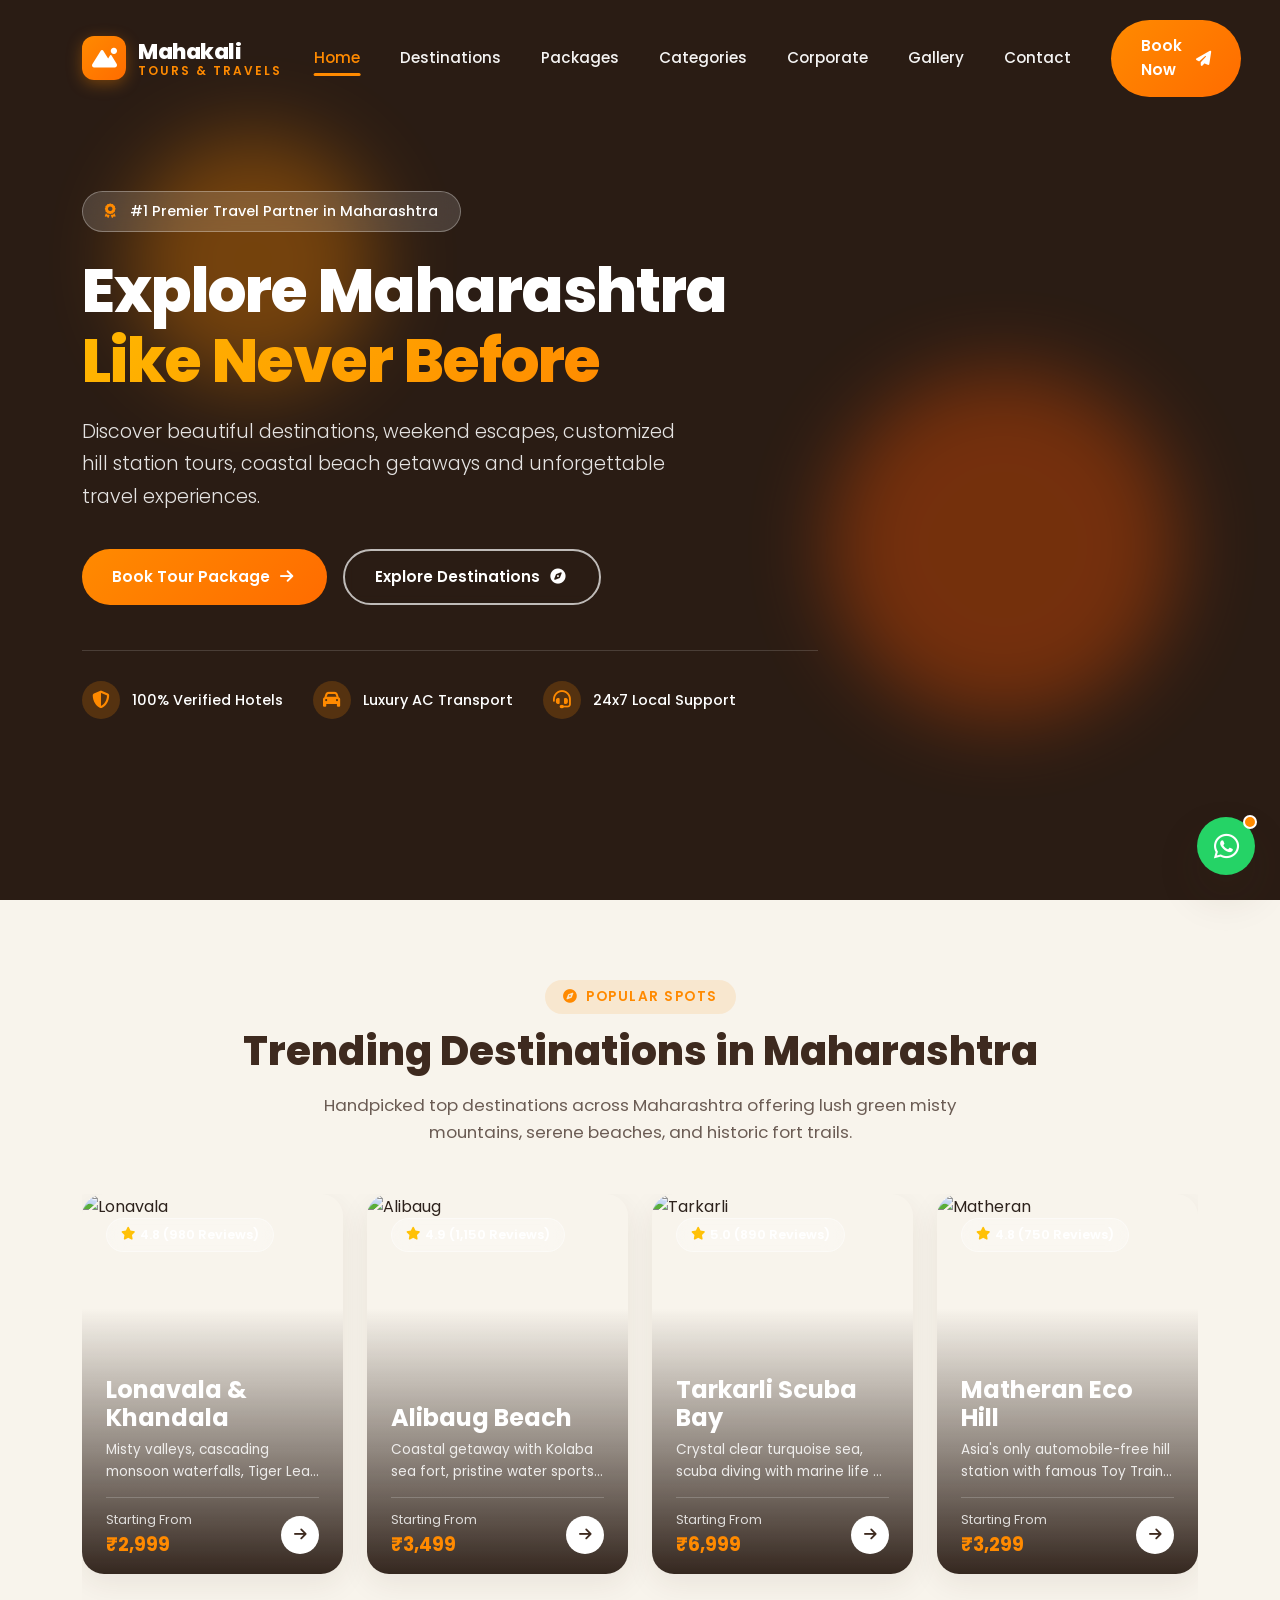
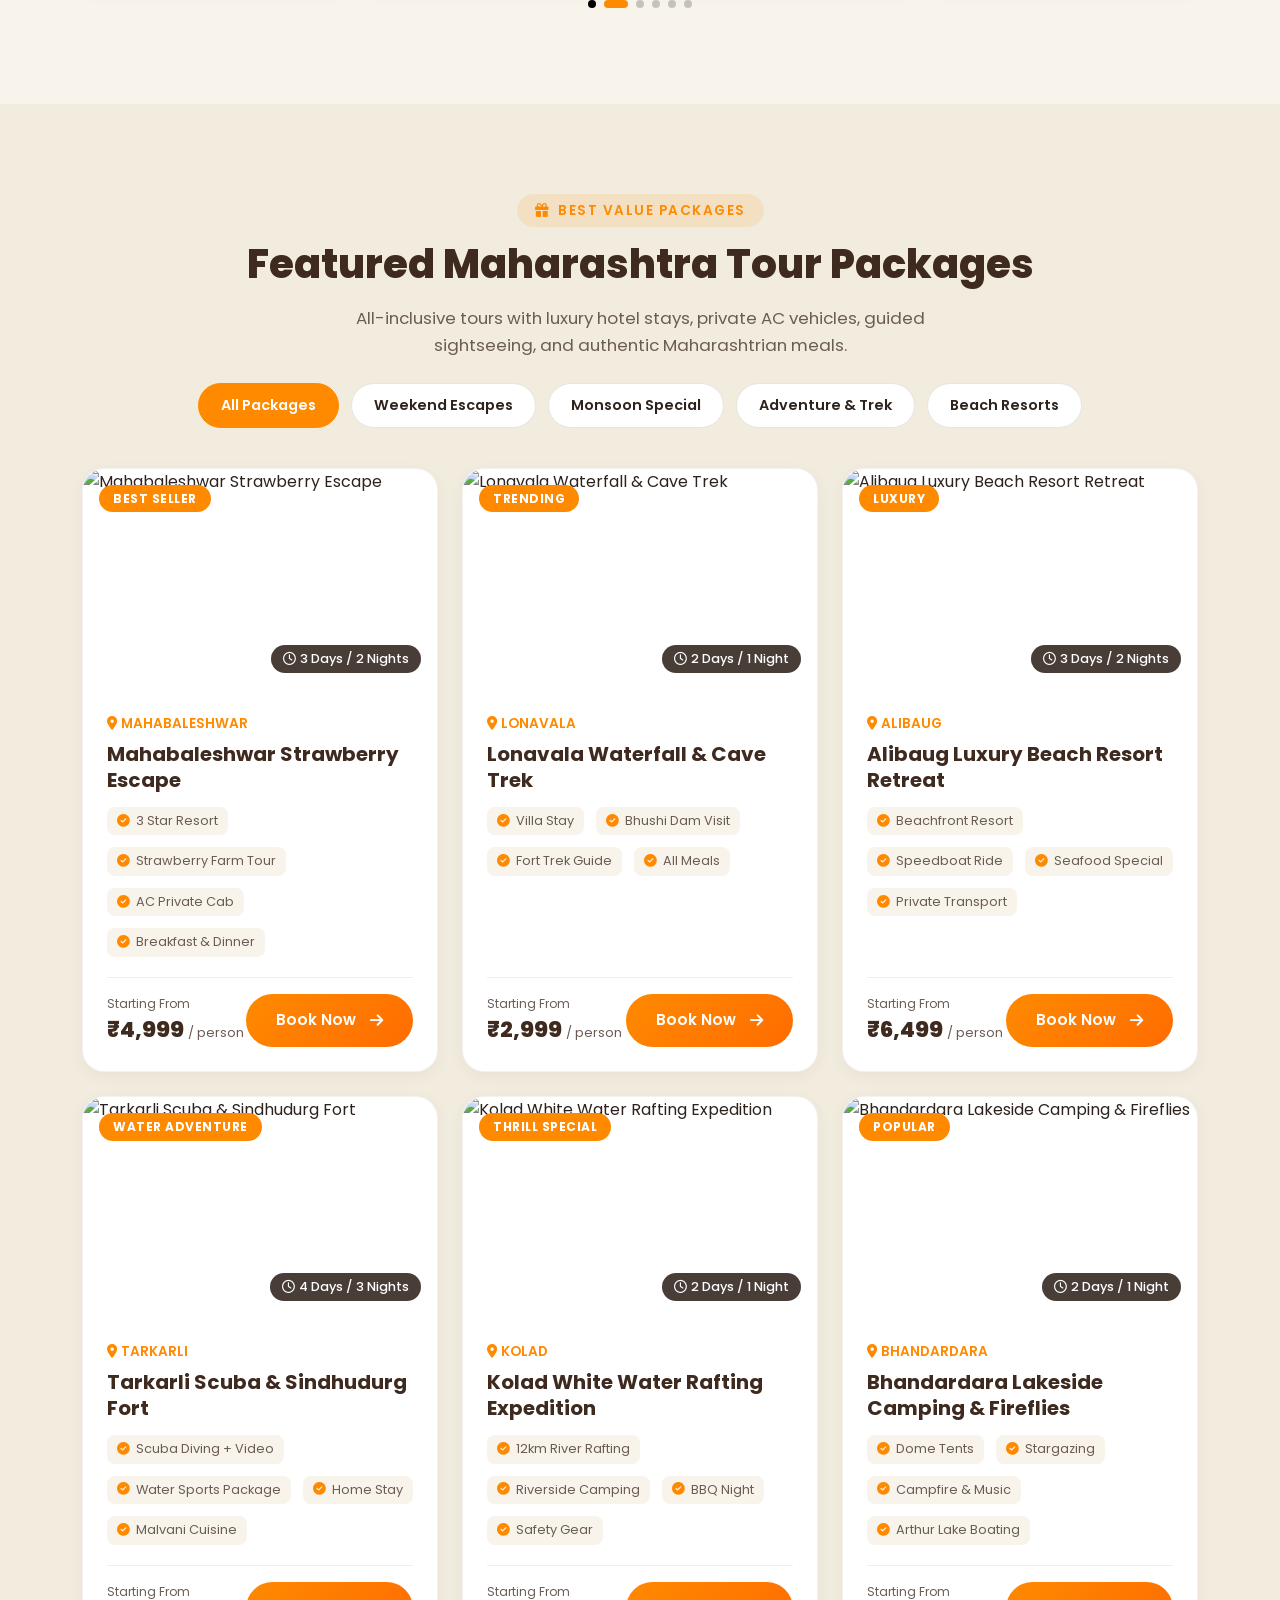
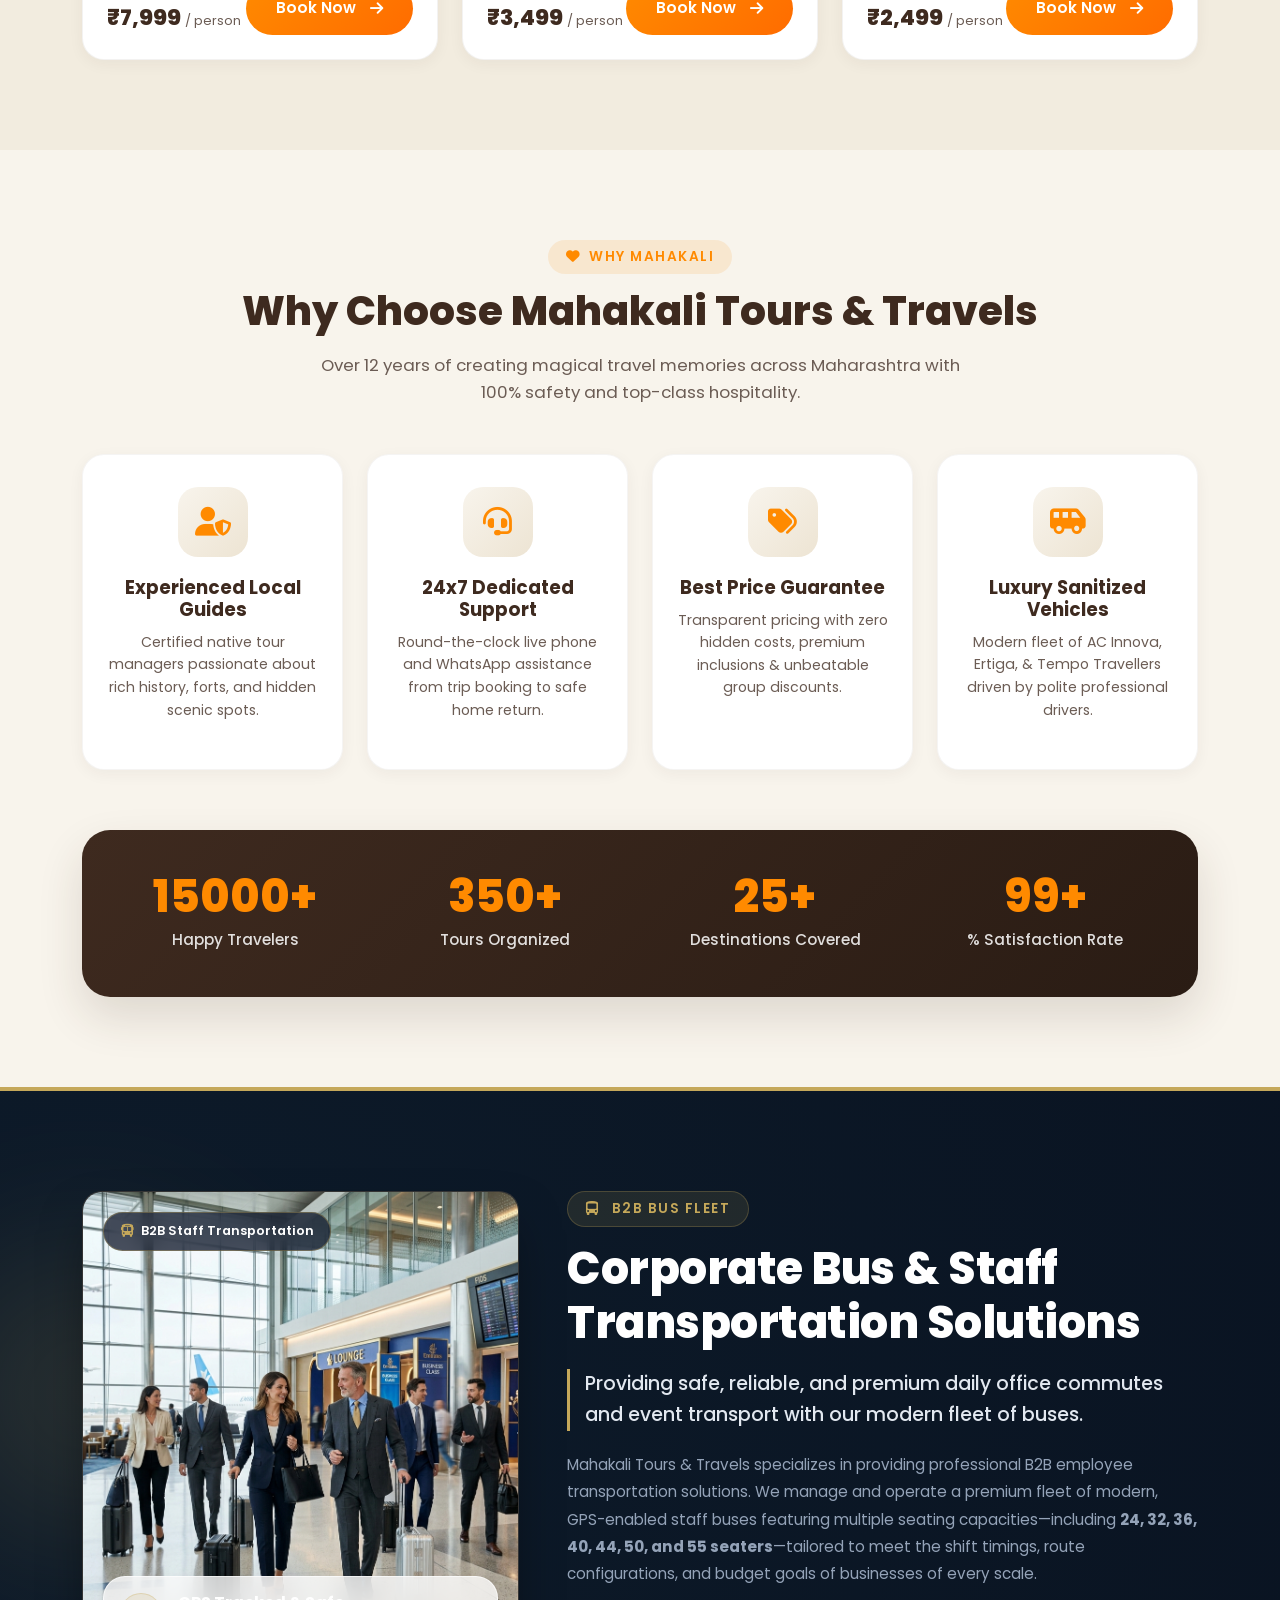
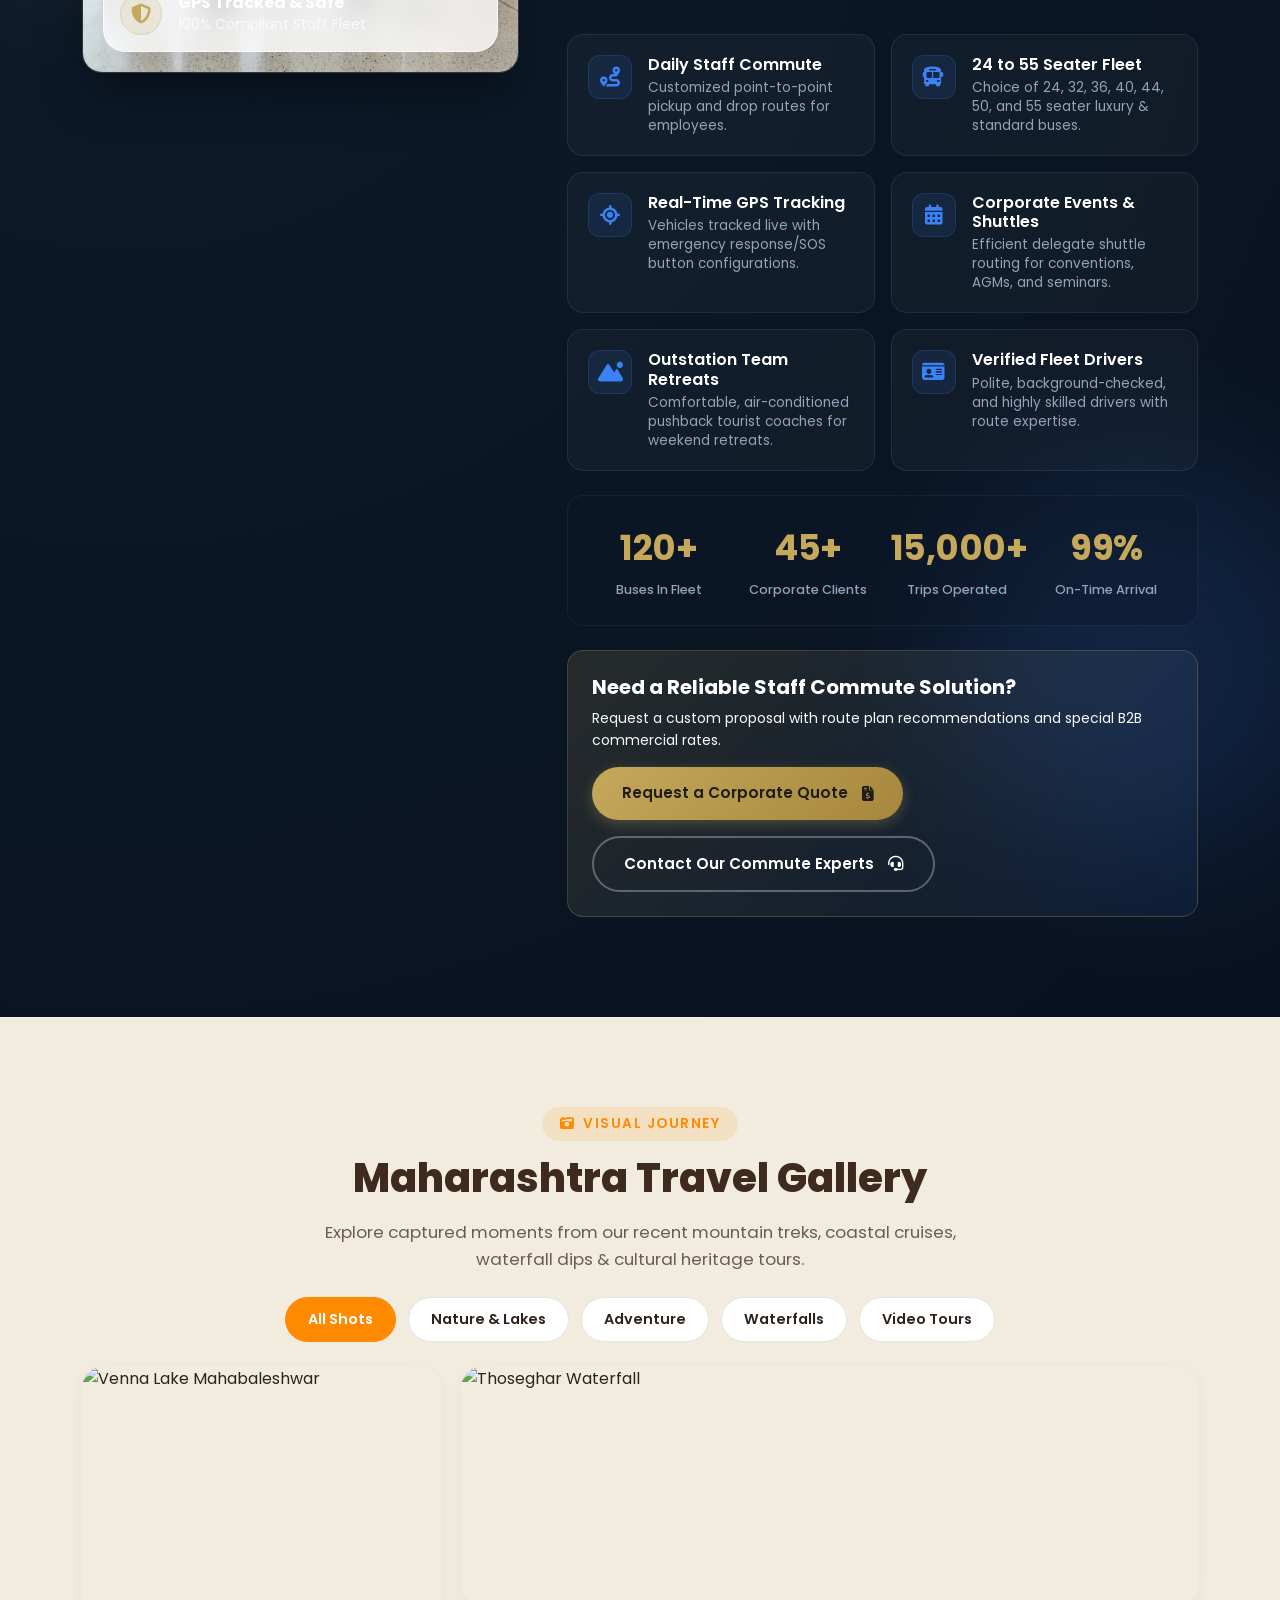
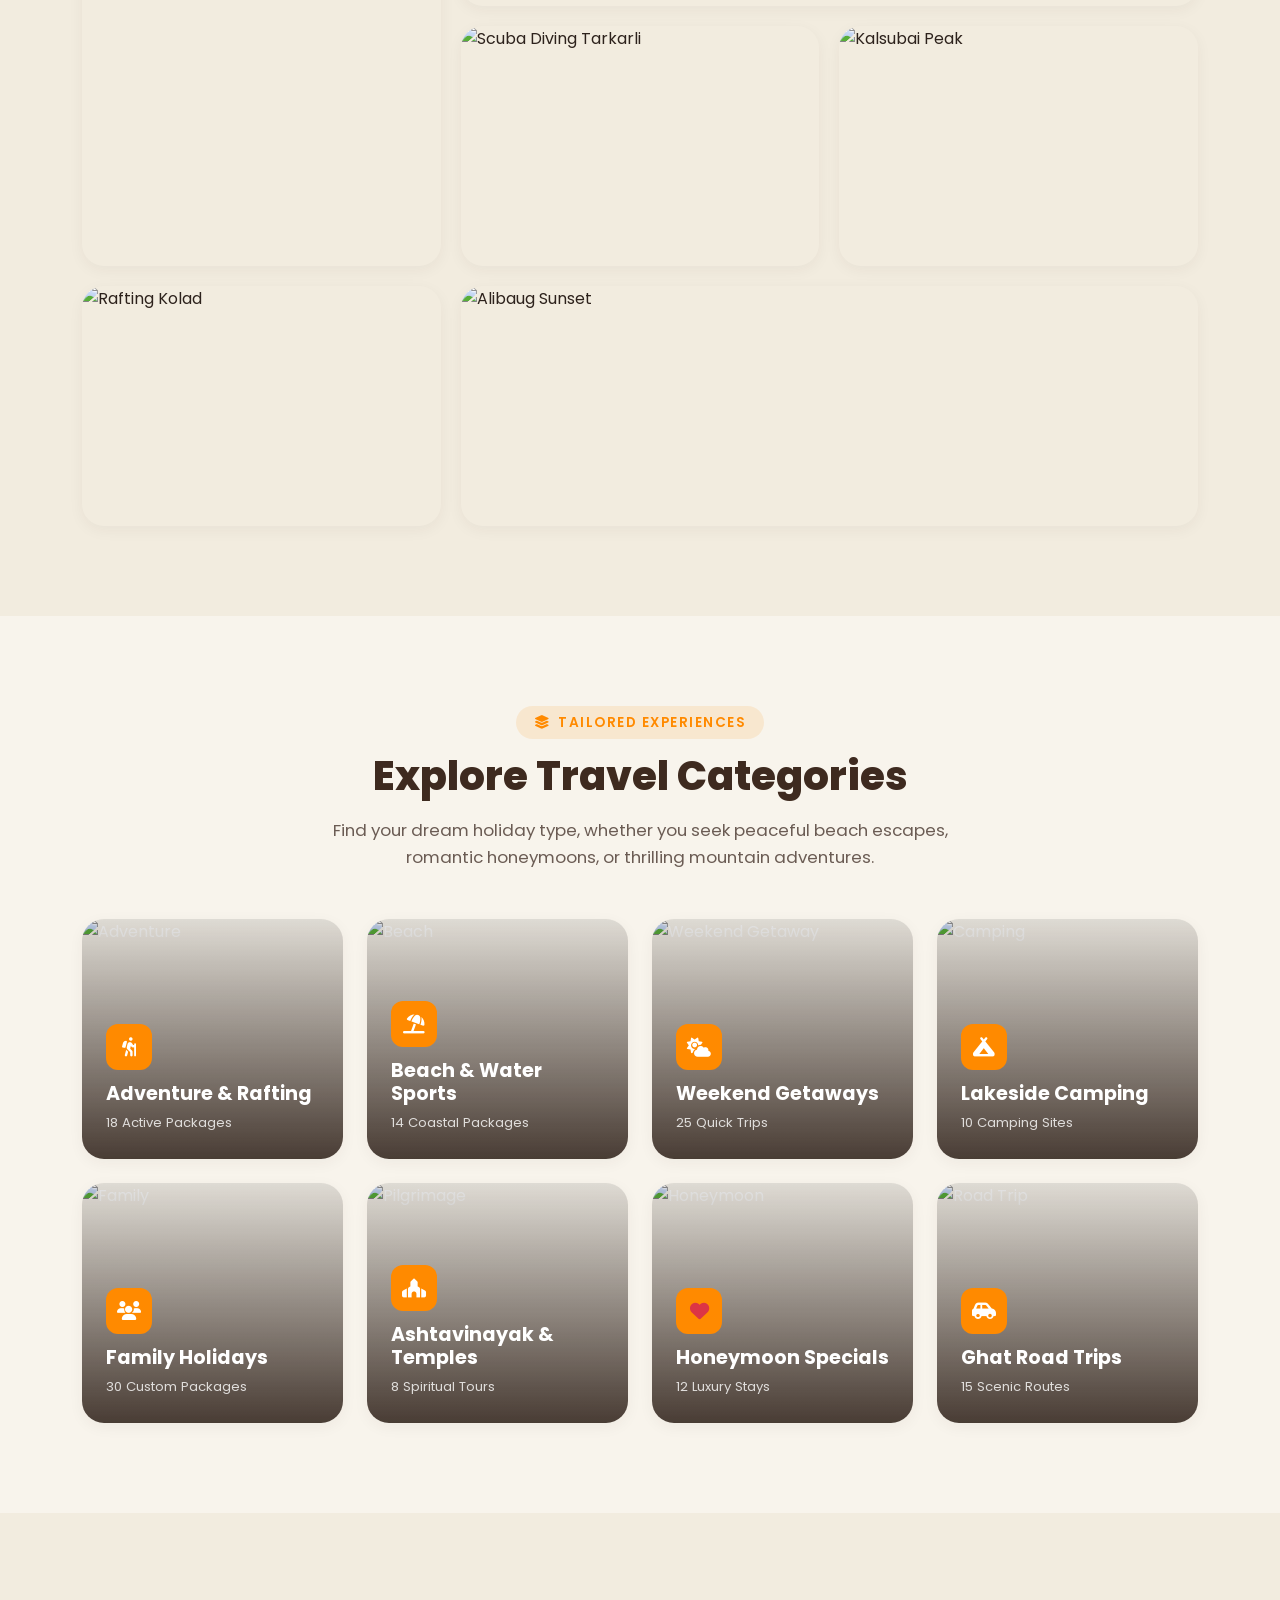
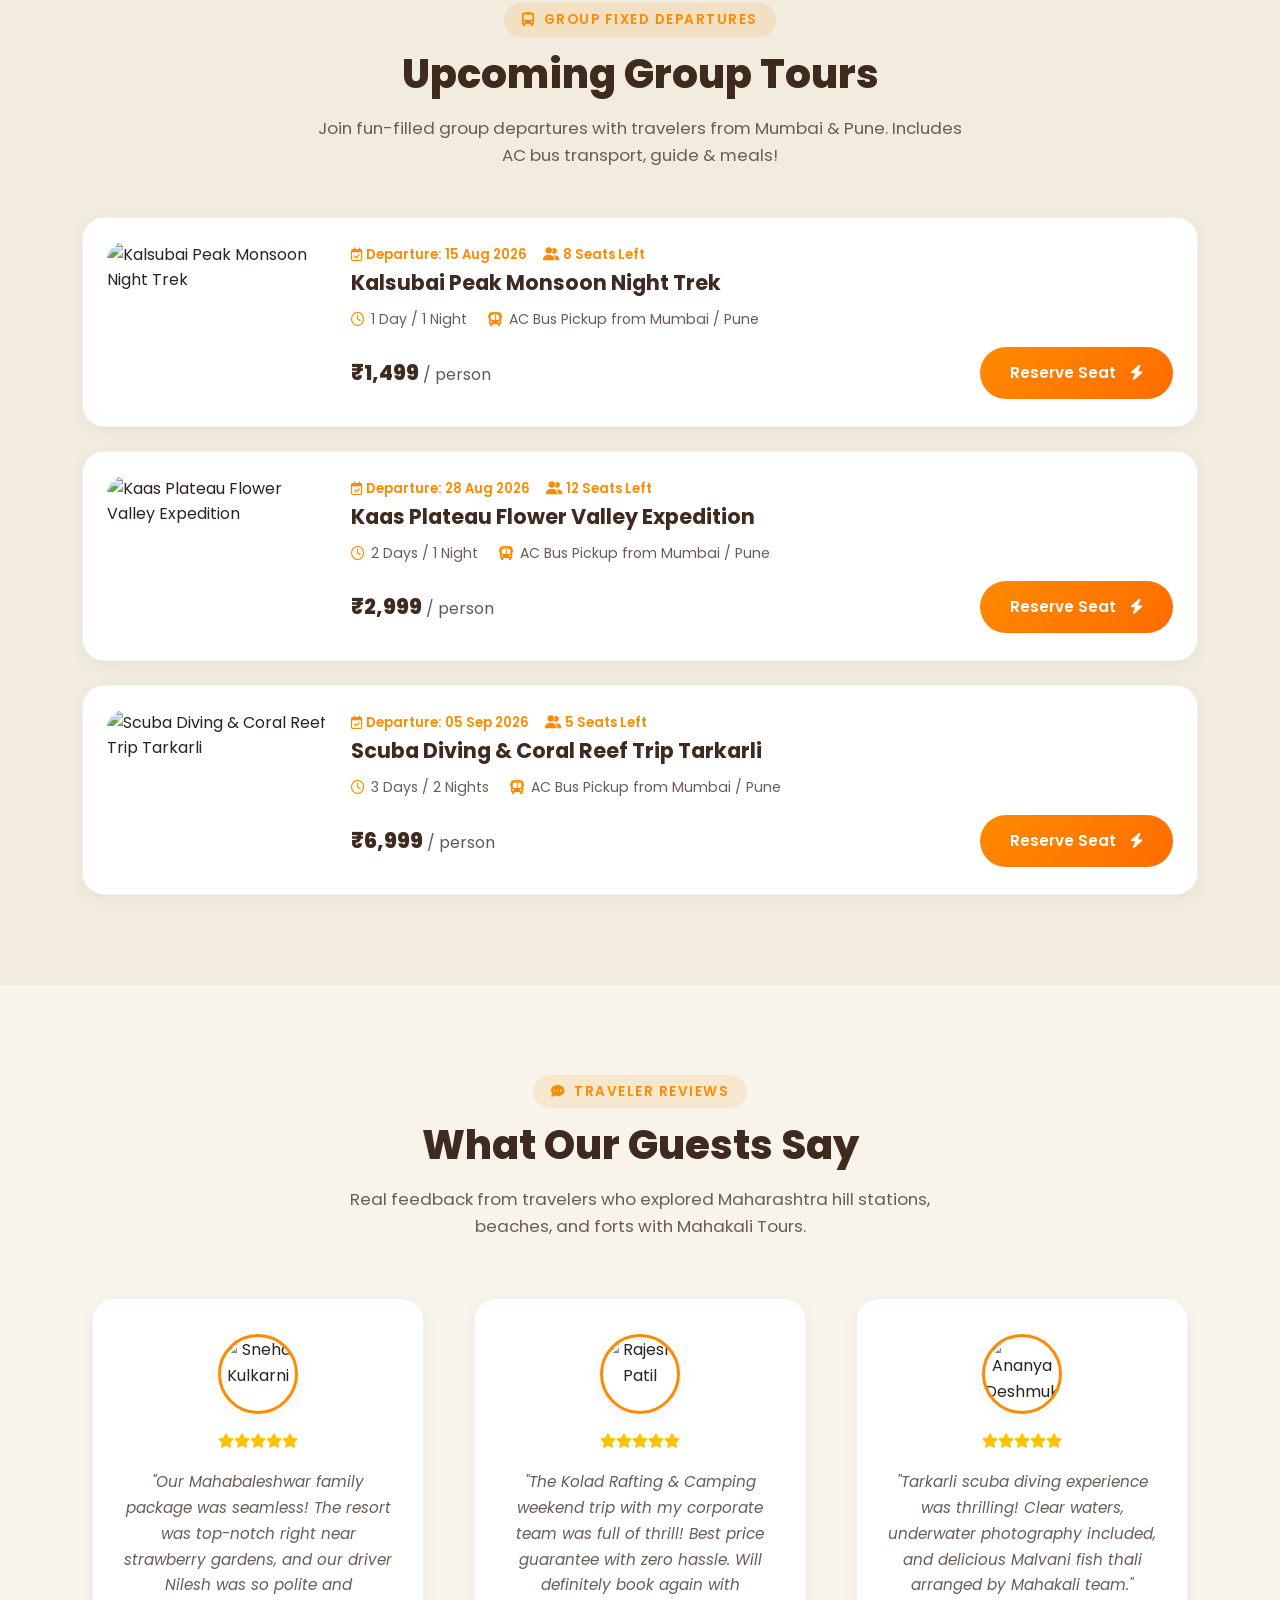
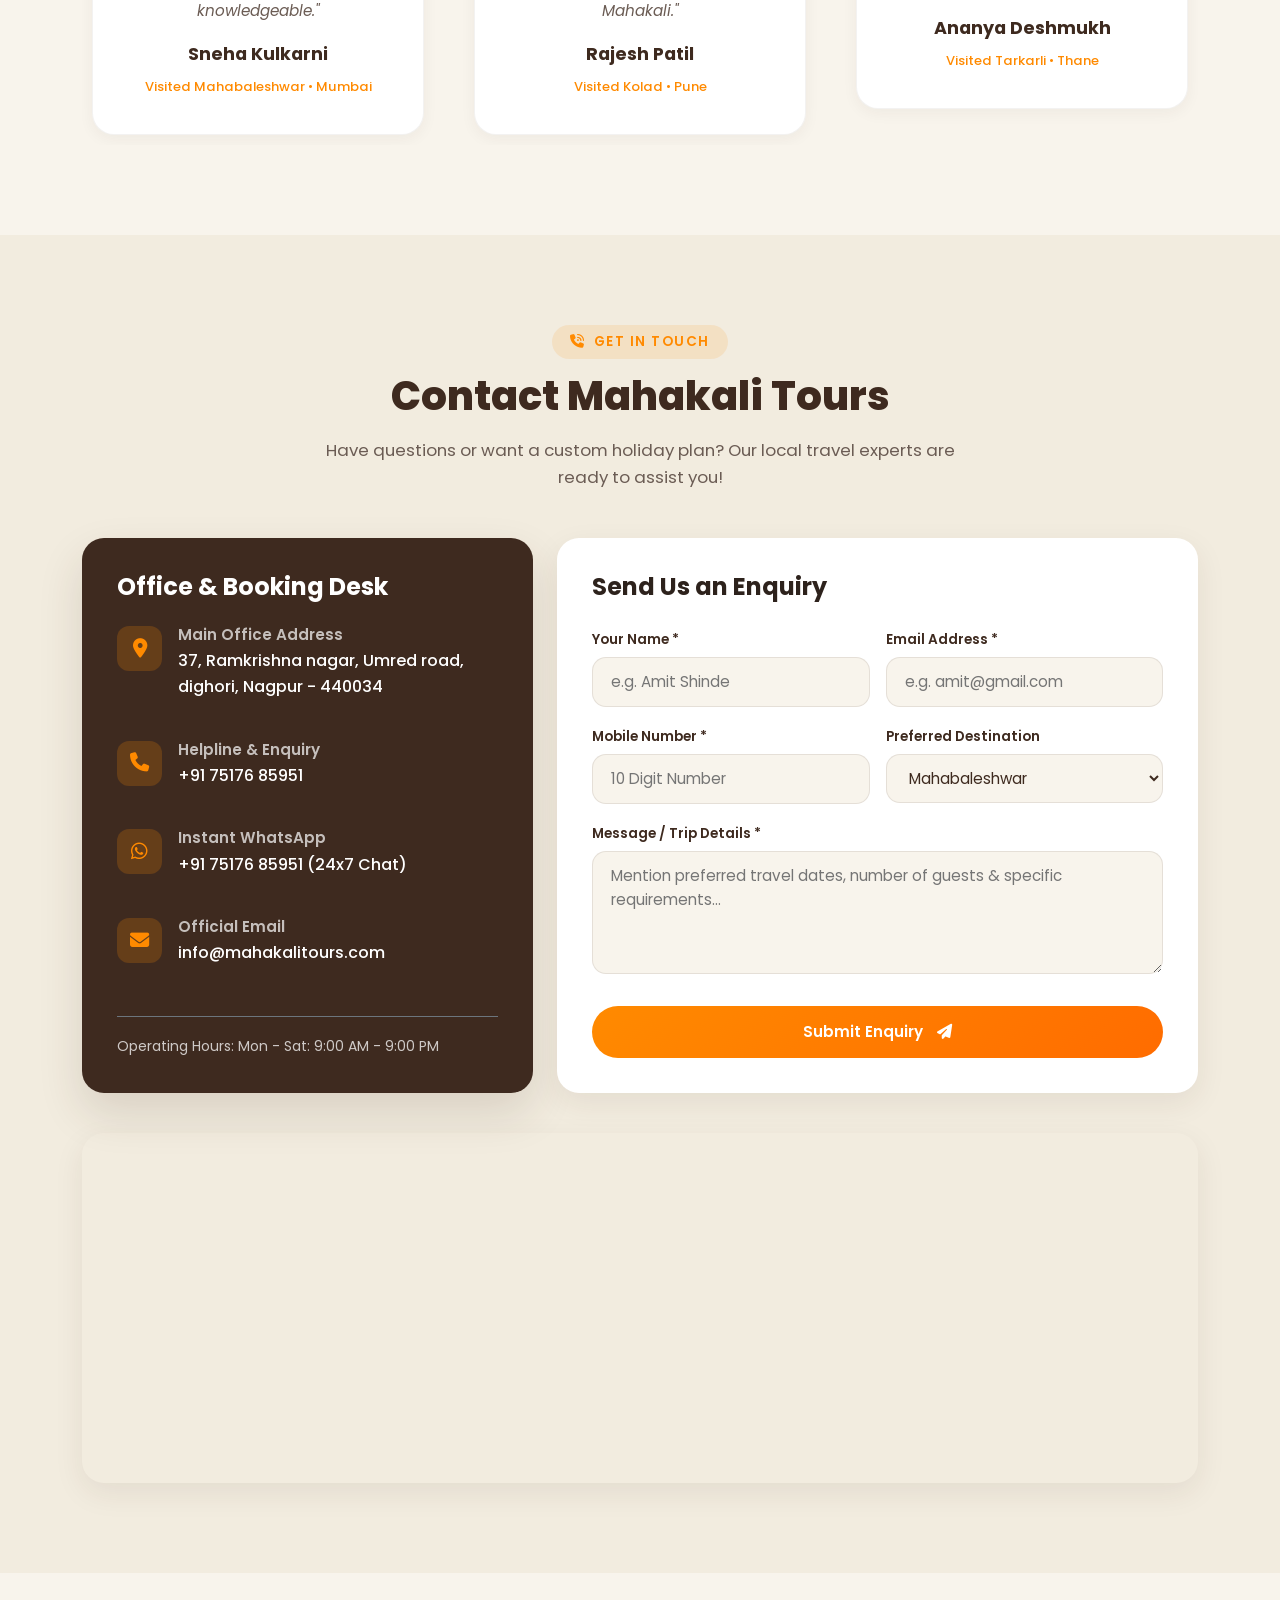
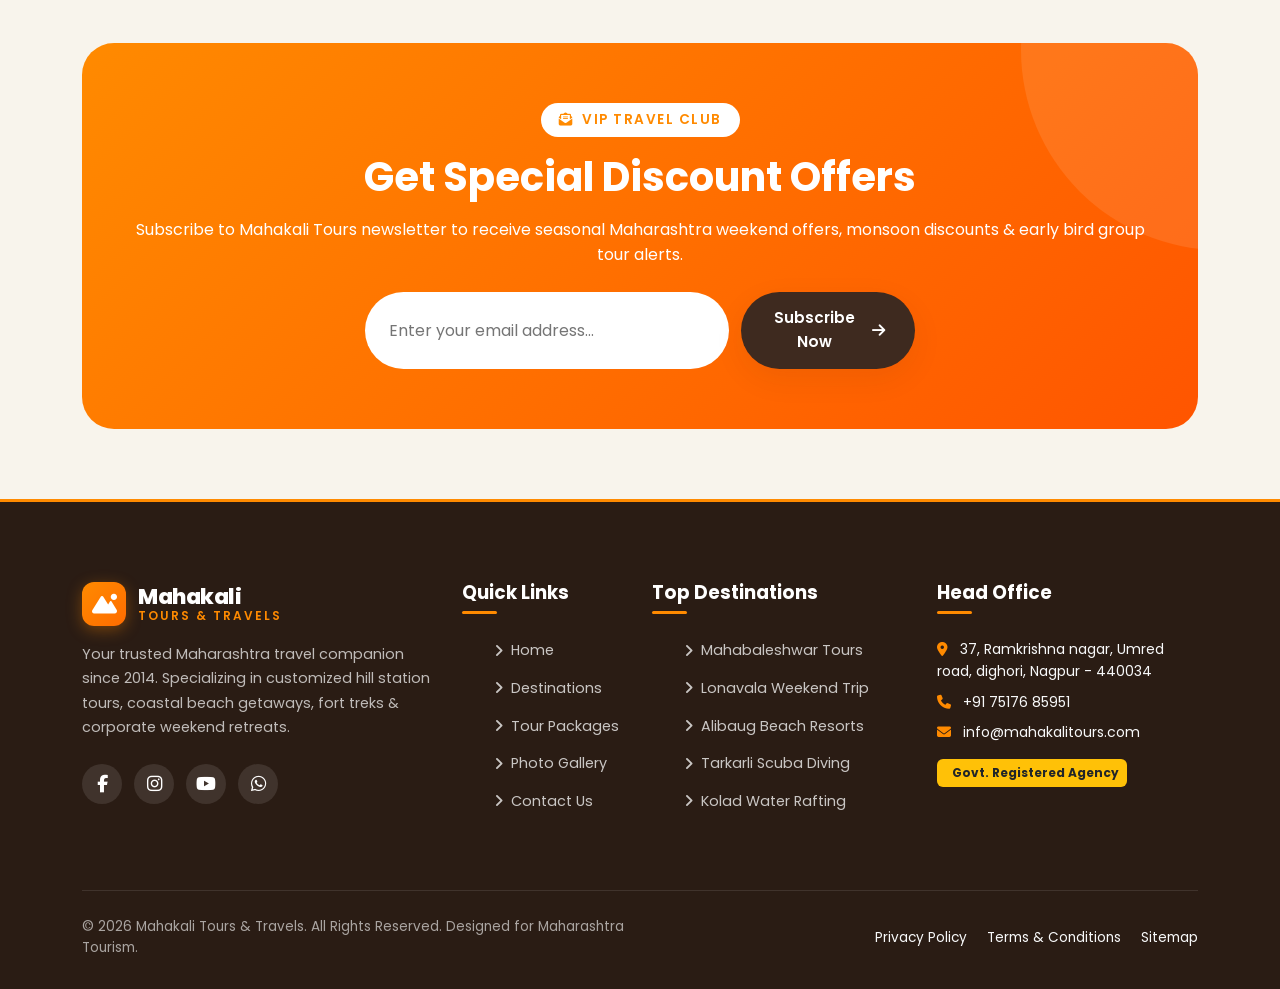
==== frontend/index.html @ a52f561a ".." ====
<!DOCTYPE html>
<html lang="en">
<head>
  <meta charset="UTF-8">
  <meta name="viewport" content="width=device-width, initial-scale=1.0">
  <meta name="description" content="Mahakali Tours & Travels - Premium Maharashtra Tour Packages, Weekend Escapes, Beach Resorts, Trekking & Customized Travel Packages.">
  <meta name="keywords" content="Mahakali Tours, Maharashtra Tourism, Mahabaleshwar tour, Lonavala package, Alibaug resort, Tarkarli scuba diving, travel agency Nagpur Pune Maharashtra">
  <meta name="author" content="Mahakali Tours & Travels">
  <title>Mahakali Tours & Travels | Explore Maharashtra Like Never Before</title>

  <!-- Favicon -->
  <link rel="icon" href="https://img.icons8.com/color/96/compass.png" type="image/png">

  <!-- Google Fonts (Poppins) -->
  <link rel="preconnect" href="https://fonts.googleapis.com">
  <link rel="preconnect" href="https://fonts.gstatic.com" crossorigin>
  <link href="https://fonts.googleapis.com/css2?family=Poppins:ital,wght@0,300;0,400;0,500;0,600;0,700;0,800;1,400&display=swap" rel="stylesheet">

  <!-- Bootstrap 5 CSS -->
  <link href="https://cdn.jsdelivr.net/npm/bootstrap@5.3.2/dist/css/bootstrap.min.css" rel="stylesheet">

  <!-- Font Awesome 6.5 CSS -->
  <link rel="stylesheet" href="https://cdnjs.cloudflare.com/ajax/libs/font-awesome/6.5.1/css/all.min.css">

  <!-- Swiper.js CSS -->
  <link rel="stylesheet" href="https://cdn.jsdelivr.net/npm/swiper@11/swiper-bundle.min.css">

  <!-- AOS (Animate On Scroll) CSS -->
  <link rel="stylesheet" href="https://unpkg.com/aos@next/dist/aos.css">

  <!-- Custom CSS -->
  <link rel="stylesheet" href="css/styles.css">
</head>
<body>

  <!-- ==========================================
       Preloader
       ========================================== -->
  <div id="preloader">
    <div class="loader-content">
      <div class="loader-logo-wrap">
        <i class="fa-solid fa-compass"></i>
      </div>
      <div class="loader-text">MAHAKALI TOURS</div>
      <div class="loader-subtext">Exploring Maharashtra</div>
      <div class="loader-bar-wrap">
        <div class="loader-bar"></div>
      </div>
    </div>
  </div>

  <!-- ==========================================
       Header & Navigation
       ========================================== -->
  <header class="header-area">
    <div class="container">
      <nav class="navbar navbar-expand-lg p-0">
        <a class="navbar-brand" href="#home">
          <div class="brand-icon">
            <i class="fa-solid fa-mountain-sun"></i>
          </div>
          <div class="brand-name">
            Mahakali
            <span>Tours & Travels</span>
          </div>
        </a>

        <button class="mobile-nav-toggle" type="button" aria-label="Toggle navigation">
          <i class="fa-solid fa-bars"></i>
        </button>

        <div class="collapse navbar-collapse" id="navbarNav">
          <ul class="navbar-nav ms-auto align-items-lg-center gap-lg-2">
            <li class="nav-item">
              <a class="nav-link active" href="#home">Home</a>
            </li>
            <li class="nav-item">
              <a class="nav-link" href="#destinations">Destinations</a>
            </li>
            <li class="nav-item">
              <a class="nav-link" href="#packages">Packages</a>
            </li>
            <li class="nav-item">
              <a class="nav-link" href="#categories">Categories</a>
            </li>
            <li class="nav-item">
              <a class="nav-link" href="#corporate">Corporate</a>
            </li>
            <li class="nav-item">
              <a class="nav-link" href="#gallery">Gallery</a>
            </li>
            <li class="nav-item">
              <a class="nav-link" href="#contact">Contact</a>
            </li>
            <li class="nav-item ms-lg-3 mt-3 mt-lg-0">
              <a href="#packages" class="btn-custom btn-primary-custom text-white">
                Book Now <i class="fa-solid fa-paper-plane ms-1"></i>
              </a>
            </li>
          </ul>
        </div>
      </nav>
    </div>
  </header>

  <!-- ==========================================
       1. Hero Banner Section
       ========================================== -->
  <section id="home" class="hero-section">
    <div class="hero-bg-wrapper">
      <img src="https://images.unsplash.com/photo-1506744038136-46273834b3fb?auto=format&fit=crop&w=1920&q=80" alt="Maharashtra Scenic Western Ghats Landscape" class="hero-bg-img">
      <div class="hero-overlay"></div>
    </div>

    <!-- Floating Decorative Shapes -->
    <div class="floating-shape shape-1"></div>
    <div class="floating-shape shape-2"></div>

    <div class="container">
      <div class="row align-items-center">
        <div class="col-lg-8 text-start">
          <div class="hero-content">
            <div class="hero-badge">
              <i class="fa-solid fa-award text-orange me-1"></i> #1 Premier Travel Partner in Maharashtra
            </div>
            <h1 class="hero-title">
              Explore Maharashtra <span>Like Never Before</span>
            </h1>
            <p class="hero-subtitle">
              Discover beautiful destinations, weekend escapes, customized hill station tours, coastal beach getaways and unforgettable travel experiences.
            </p>
            <div class="hero-btns">
              <a href="#packages" class="btn-custom btn-primary-custom">
                Book Tour Package <i class="fa-solid fa-arrow-right me-1"></i>
              </a>
              <a href="#destinations" class="btn-custom btn-outline-custom">
                Explore Destinations <i class="fa-solid fa-compass me-1"></i>
              </a>
            </div>

            <div class="hero-features-list">
              <div class="hero-feature-item">
                <i class="fa-solid fa-shield-halved"></i>
                <span>100% Verified Hotels</span>
              </div>
              <div class="hero-feature-item">
                <i class="fa-solid fa-car"></i>
                <span>Luxury AC Transport</span>
              </div>
              <div class="hero-feature-item">
                <i class="fa-solid fa-headset"></i>
                <span>24x7 Local Support</span>
              </div>
            </div>
          </div>
        </div>
      </div>
    </div>
  </section>

  <!-- ==========================================
       3. Trending Destinations Section
       ========================================== -->
  <section id="destinations" class="destinations-section">
    <div class="container">
      <div class="text-center mb-5" data-aos="fade-up">
        <span class="section-tag"><i class="fa-solid fa-compass"></i> Popular Spots</span>
        <h2 class="section-title">Trending Destinations in Maharashtra</h2>
        <p class="section-subtitle">
          Handpicked top destinations across Maharashtra offering lush green misty mountains, serene beaches, and historic fort trails.
        </p>
      </div>

      <!-- Swiper Slider for Mobile & Responsive Grid for Desktop -->
      <div class="swiper dest-swiper" data-aos="fade-up" data-aos-delay="100">
        <div class="swiper-wrapper">

          <!-- Destination 1: Mahabaleshwar -->
          <div class="swiper-slide">
            <div class="dest-card">
              <div class="dest-img-wrap">
                <img src="https://images.unsplash.com/photo-1596895111956-bf1cf0599ce5?auto=format&fit=crop&w=600&q=80" alt="Mahabaleshwar" class="dest-img" loading="lazy">
                <div class="dest-overlay">
                  <div class="dest-badge"><i class="fa-solid fa-star text-warning"></i> 4.9 (1,240 Reviews)</div>
                  <div class="dest-content">
                    <h3 class="dest-title">Mahabaleshwar</h3>
                    <p class="dest-desc">Queen of hill stations featuring strawberry farms, Venna Lake & panoramic Arthur Seat points.</p>
                    <div class="dest-footer">
                      <div class="dest-price">Starting From<strong>₹4,999</strong></div>
                      <a href="#packages" class="btn-dest-explore" title="View Packages"><i class="fa-solid fa-arrow-right"></i></a>
                    </div>
                  </div>
                </div>
              </div>
            </div>
          </div>

          <!-- Destination 2: Lonavala -->
          <div class="swiper-slide">
            <div class="dest-card">
              <div class="dest-img-wrap">
                <img src="https://images.unsplash.com/photo-1626621341517-bbf3d9990a23?auto=format&fit=crop&w=600&q=80" alt="Lonavala" class="dest-img" loading="lazy">
                <div class="dest-overlay">
                  <div class="dest-badge"><i class="fa-solid fa-star text-warning"></i> 4.8 (980 Reviews)</div>
                  <div class="dest-content">
                    <h3 class="dest-title">Lonavala & Khandala</h3>
                    <p class="dest-desc">Misty valleys, cascading monsoon waterfalls, Tiger Leap & famous Chikki market.</p>
                    <div class="dest-footer">
                      <div class="dest-price">Starting From<strong>₹2,999</strong></div>
                      <a href="#packages" class="btn-dest-explore" title="View Packages"><i class="fa-solid fa-arrow-right"></i></a>
                    </div>
                  </div>
                </div>
              </div>
            </div>
          </div>

          <!-- Destination 3: Alibaug -->
          <div class="swiper-slide">
            <div class="dest-card">
              <div class="dest-img-wrap">
                <img src="https://images.unsplash.com/photo-1507525428034-b723cf961d3e?auto=format&fit=crop&w=600&q=80" alt="Alibaug" class="dest-img" loading="lazy">
                <div class="dest-overlay">
                  <div class="dest-badge"><i class="fa-solid fa-star text-warning"></i> 4.9 (1,150 Reviews)</div>
                  <div class="dest-content">
                    <h3 class="dest-title">Alibaug Beach</h3>
                    <p class="dest-desc">Coastal getaway with Kolaba sea fort, pristine water sports and luxury beachfront villas.</p>
                    <div class="dest-footer">
                      <div class="dest-price">Starting From<strong>₹3,499</strong></div>
                      <a href="#packages" class="btn-dest-explore" title="View Packages"><i class="fa-solid fa-arrow-right"></i></a>
                    </div>
                  </div>
                </div>
              </div>
            </div>
          </div>

          <!-- Destination 4: Tarkarli & Malvan -->
          <div class="swiper-slide">
            <div class="dest-card">
              <div class="dest-img-wrap">
                <img src="https://images.unsplash.com/photo-1544551763-46a013bb70d5?auto=format&fit=crop&w=600&q=80" alt="Tarkarli" class="dest-img" loading="lazy">
                <div class="dest-overlay">
                  <div class="dest-badge"><i class="fa-solid fa-star text-warning"></i> 5.0 (890 Reviews)</div>
                  <div class="dest-content">
                    <h3 class="dest-title">Tarkarli Scuba Bay</h3>
                    <p class="dest-desc">Crystal clear turquoise sea, scuba diving with marine life & authentic Malvani sea food.</p>
                    <div class="dest-footer">
                      <div class="dest-price">Starting From<strong>₹6,999</strong></div>
                      <a href="#packages" class="btn-dest-explore" title="View Packages"><i class="fa-solid fa-arrow-right"></i></a>
                    </div>
                  </div>
                </div>
              </div>
            </div>
          </div>

          <!-- Destination 5: Matheran -->
          <div class="swiper-slide">
            <div class="dest-card">
              <div class="dest-img-wrap">
                <img src="https://images.unsplash.com/photo-1464822759023-fed622ff2c3b?auto=format&fit=crop&w=600&q=80" alt="Matheran" class="dest-img" loading="lazy">
                <div class="dest-overlay">
                  <div class="dest-badge"><i class="fa-solid fa-star text-warning"></i> 4.8 (750 Reviews)</div>
                  <div class="dest-content">
                    <h3 class="dest-title">Matheran Eco Hill</h3>
                    <p class="dest-desc">Asia's only automobile-free hill station with famous Toy Train rides & Echo Point.</p>
                    <div class="dest-footer">
                      <div class="dest-price">Starting From<strong>₹3,299</strong></div>
                      <a href="#packages" class="btn-dest-explore" title="View Packages"><i class="fa-solid fa-arrow-right"></i></a>
                    </div>
                  </div>
                </div>
              </div>
            </div>
          </div>

          <!-- Destination 6: Kolad -->
          <div class="swiper-slide">
            <div class="dest-card">
              <div class="dest-img-wrap">
                <img src="https://images.unsplash.com/photo-1530866495561-507c9faab2ed?auto=format&fit=crop&w=600&q=80" alt="Kolad" class="dest-img" loading="lazy">
                <div class="dest-overlay">
                  <div class="dest-badge"><i class="fa-solid fa-star text-warning"></i> 4.9 (640 Reviews)</div>
                  <div class="dest-content">
                    <h3 class="dest-title">Kolad Rafting</h3>
                    <p class="dest-desc">Maharashtra's thrilling white-water rafting capital on Kundalika river & campsite BBQ.</p>
                    <div class="dest-footer">
                      <div class="dest-price">Starting From<strong>₹2,499</strong></div>
                      <a href="#packages" class="btn-dest-explore" title="View Packages"><i class="fa-solid fa-arrow-right"></i></a>
                    </div>
                  </div>
                </div>
              </div>
            </div>
          </div>

        </div>
        <div class="swiper-pagination"></div>
      </div>
    </div>
  </section>

  <!-- ==========================================
       4. Featured Tour Packages Section
       ========================================== -->
  <section id="packages" class="packages-section">
    <div class="container">
      <div class="text-center mb-4" data-aos="fade-up">
        <span class="section-tag"><i class="fa-solid fa-gift"></i> Best Value Packages</span>
        <h2 class="section-title">Featured Maharashtra Tour Packages</h2>
        <p class="section-subtitle">
          All-inclusive tours with luxury hotel stays, private AC vehicles, guided sightseeing, and authentic Maharashtrian meals.
        </p>
      </div>

      <!-- Filter Buttons -->
      <div class="filter-nav" data-aos="fade-up">
        <button class="filter-btn active" data-filter="all">All Packages</button>
        <button class="filter-btn" data-filter="weekend">Weekend Escapes</button>
        <button class="filter-btn" data-filter="monsoon">Monsoon Special</button>
        <button class="filter-btn" data-filter="adventure">Adventure & Trek</button>
        <button class="filter-btn" data-filter="beach">Beach Resorts</button>
      </div>

      <!-- Dynamic Grid loaded via JS -->
      <div class="row g-4" id="packages-grid">
        <!-- Rendered by main.js -->
      </div>
    </div>
  </section>

  <!-- ==========================================
       5. Why Choose Us Section
       ========================================== -->
  <section class="why-us-section">
    <div class="container">
      <div class="text-center mb-5" data-aos="fade-up">
        <span class="section-tag"><i class="fa-solid fa-heart"></i> Why Mahakali</span>
        <h2 class="section-title">Why Choose Mahakali Tours & Travels</h2>
        <p class="section-subtitle">
          Over 12 years of creating magical travel memories across Maharashtra with 100% safety and top-class hospitality.
        </p>
      </div>

      <div class="row g-4">
        <div class="col-lg-3 col-md-6" data-aos="fade-up" data-aos-delay="100">
          <div class="feature-icon-card">
            <div class="feature-icon-box">
              <i class="fa-solid fa-user-shield"></i>
            </div>
            <h3 class="feature-title">Experienced Local Guides</h3>
            <p class="feature-desc">Certified native tour managers passionate about rich history, forts, and hidden scenic spots.</p>
          </div>
        </div>

        <div class="col-lg-3 col-md-6" data-aos="fade-up" data-aos-delay="200">
          <div class="feature-icon-card">
            <div class="feature-icon-box">
              <i class="fa-solid fa-headset"></i>
            </div>
            <h3 class="feature-title">24x7 Dedicated Support</h3>
            <p class="feature-desc">Round-the-clock live phone and WhatsApp assistance from trip booking to safe home return.</p>
          </div>
        </div>

        <div class="col-lg-3 col-md-6" data-aos="fade-up" data-aos-delay="300">
          <div class="feature-icon-card">
            <div class="feature-icon-box">
              <i class="fa-solid fa-tags"></i>
            </div>
            <h3 class="feature-title">Best Price Guarantee</h3>
            <p class="feature-desc">Transparent pricing with zero hidden costs, premium inclusions & unbeatable group discounts.</p>
          </div>
        </div>

        <div class="col-lg-3 col-md-6" data-aos="fade-up" data-aos-delay="400">
          <div class="feature-icon-card">
            <div class="feature-icon-box">
              <i class="fa-solid fa-van-shuttle"></i>
            </div>
            <h3 class="feature-title">Luxury Sanitized Vehicles</h3>
            <p class="feature-desc">Modern fleet of AC Innova, Ertiga, & Tempo Travellers driven by polite professional drivers.</p>
          </div>
        </div>
      </div>

      <!-- Counter Numbers -->
      <div class="counter-wrapper" data-aos="zoom-in">
        <div class="row g-4">
          <div class="col-md-3 col-6">
            <div class="counter-item">
              <div class="counter-number" data-target="15000">0</div>
              <div class="counter-label">Happy Travelers</div>
            </div>
          </div>
          <div class="col-md-3 col-6">
            <div class="counter-item">
              <div class="counter-number" data-target="350">0</div>
              <div class="counter-label">Tours Organized</div>
            </div>
          </div>
          <div class="col-md-3 col-6">
            <div class="counter-item">
              <div class="counter-number" data-target="25">0</div>
              <div class="counter-label">Destinations Covered</div>
            </div>
          </div>
          <div class="col-md-3 col-6">
            <div class="counter-item">
              <div class="counter-number" data-target="99">0</div>
              <div class="counter-label">% Satisfaction Rate</div>
            </div>
          </div>
        </div>
      </div>
    </div>
  </section>

  <!-- ==========================================
       5b. Corporate Travel Solutions Section
       ========================================== -->
  <section id="corporate" class="corporate-section">
    <!-- Floating background decorative elements -->
    <div class="corp-shape corp-shape-1"></div>
    <div class="corp-shape corp-shape-2"></div>
    
    <div class="container">
      <div class="row g-5 align-items-start">
        
        <!-- Left Side: Image Column -->
        <div class="col-lg-5" data-aos="fade-right">
          <div class="corporate-image-wrapper">
            <div class="corp-image-badge">
              <i class="fa-solid fa-bus text-gold me-1"></i> B2B Staff Transportation
            </div>
            <img src="images/corporate-travel.png" alt="Corporate staff transport bus" class="img-fluid corporate-img">
            <div class="corp-img-overlay-card glass-card">
              <div class="d-flex align-items-center gap-3">
                <div class="corp-badge-icon">
                  <i class="fa-solid fa-shield-halved text-gold"></i>
                </div>
                <div>
                  <h5 class="mb-0 text-white fw-bold fs-6">GPS Tracked & Safe</h5>
                  <p class="mb-0 text-light small">100% Compliant Staff Fleet</p>
                </div>
              </div>
            </div>
          </div>
        </div>
        
        <!-- Right Side: Content Column -->
        <div class="col-lg-7" data-aos="fade-left">
          <div class="corporate-content-wrap">
            <span class="section-tag-corporate">
              <i class="fa-solid fa-bus-simple me-1"></i> B2B Bus Fleet
            </span>
            <h2 class="corporate-title">Corporate Bus & Staff Transportation Solutions</h2>
            <h4 class="corporate-subtitle">
              Providing safe, reliable, and premium daily office commutes and event transport with our modern fleet of buses.
            </h4>
            <p class="corporate-description">
              Mahakali Tours & Travels specializes in providing professional B2B employee transportation solutions. We manage and operate a premium fleet of modern, GPS-enabled staff buses featuring multiple seating capacities—including <strong>24, 32, 36, 40, 44, 50, and 55 seaters</strong>—tailored to meet the shift timings, route configurations, and budget goals of businesses of every scale.
            </p>
            
            <!-- Feature Cards (Grid 2x3 or 3x2) -->
            <div class="row g-3 my-4">
              <!-- Feature 1: Daily Staff Commute -->
              <div class="col-md-6">
                <div class="corp-feature-card">
                  <div class="corp-feature-icon-box">
                    <i class="fa-solid fa-route"></i>
                  </div>
                  <div>
                    <h5 class="corp-feature-name">Daily Staff Commute</h5>
                    <p class="corp-feature-desc">Customized point-to-point pickup and drop routes for employees.</p>
                  </div>
                </div>
              </div>
              
              <!-- Feature 2: Flexible Seating Fleet -->
              <div class="col-md-6">
                <div class="corp-feature-card">
                  <div class="corp-feature-icon-box">
                    <i class="fa-solid fa-bus"></i>
                  </div>
                  <div>
                    <h5 class="corp-feature-name">24 to 55 Seater Fleet</h5>
                    <p class="corp-feature-desc">Choice of 24, 32, 36, 40, 44, 50, and 55 seater luxury & standard buses.</p>
                  </div>
                </div>
              </div>
              
              <!-- Feature 3: GPS & Safety First -->
              <div class="col-md-6">
                <div class="corp-feature-card">
                  <div class="corp-feature-icon-box">
                    <i class="fa-solid fa-location-crosshairs"></i>
                  </div>
                  <div>
                    <h5 class="corp-feature-name">Real-Time GPS Tracking</h5>
                    <p class="corp-feature-desc">Vehicles tracked live with emergency response/SOS button configurations.</p>
                  </div>
                </div>
              </div>
              
              <!-- Feature 4: Corporate MICE & Events -->
              <div class="col-md-6">
                <div class="corp-feature-card">
                  <div class="corp-feature-icon-box">
                    <i class="fa-solid fa-calendar-days"></i>
                  </div>
                  <div>
                    <h5 class="corp-feature-name">Corporate Events & Shuttles</h5>
                    <p class="corp-feature-desc">Efficient delegate shuttle routing for conventions, AGMs, and seminars.</p>
                  </div>
                </div>
              </div>
              
              <!-- Feature 5: Outstation Team Trips -->
              <div class="col-md-6">
                <div class="corp-feature-card">
                  <div class="corp-feature-icon-box">
                    <i class="fa-solid fa-mountain-sun"></i>
                  </div>
                  <div>
                    <h5 class="corp-feature-name">Outstation Team Retreats</h5>
                    <p class="corp-feature-desc">Comfortable, air-conditioned pushback tourist coaches for weekend retreats.</p>
                  </div>
                </div>
              </div>
              
              <!-- Feature 6: Professional verified drivers -->
              <div class="col-md-6">
                <div class="corp-feature-card">
                  <div class="corp-feature-icon-box">
                    <i class="fa-solid fa-id-card"></i>
                  </div>
                  <div>
                    <h5 class="corp-feature-name">Verified Fleet Drivers</h5>
                    <p class="corp-feature-desc">Polite, background-checked, and highly skilled drivers with route expertise.</p>
                  </div>
                </div>
              </div>
            </div>
            
            <!-- Statistics Row -->
            <div class="corp-stats-wrapper my-4">
              <div class="row g-3">
                <div class="col-6 col-md-3">
                  <div class="corp-stat-item">
                    <div class="corp-stat-number" data-corp-target="120" data-suffix="+">0</div>
                    <div class="corp-stat-label">Buses In Fleet</div>
                  </div>
                </div>
                <div class="col-6 col-md-3">
                  <div class="corp-stat-item">
                    <div class="corp-stat-number" data-corp-target="45" data-suffix="+">0</div>
                    <div class="corp-stat-label">Corporate Clients</div>
                  </div>
                </div>
                <div class="col-6 col-md-3">
                  <div class="corp-stat-item">
                    <div class="corp-stat-number" data-corp-target="15000" data-suffix="+">0</div>
                    <div class="corp-stat-label">Trips Operated</div>
                  </div>
                </div>
                <div class="col-6 col-md-3">
                  <div class="corp-stat-item">
                    <div class="corp-stat-number" data-corp-target="99" data-suffix="%">0</div>
                    <div class="corp-stat-label">On-Time Arrival</div>
                  </div>
                </div>
              </div>
            </div>
            
            <!-- CTA Content and Buttons -->
            <div class="corp-cta-box p-4 rounded-4 mt-4">
              <h5 class="text-white fw-bold mb-2">Need a Reliable Staff Commute Solution?</h5>
              <p class="text-light small mb-3">Request a custom proposal with route plan recommendations and special B2B commercial rates.</p>
              <div class="d-flex flex-wrap gap-3">
                <button type="button" class="btn-custom btn-corporate-primary" onclick="openCorporateModal()">
                  Request a Corporate Quote <i class="fa-solid fa-file-invoice-dollar ms-1"></i>
                </button>
                <a href="https://wa.me/917517685951?text=Hello%20Mahakali%20Tours%2C%20we%20are%20interested%20in%20your%20Corporate%20Staff%20Bus%20Transportation%20and%20would%20like%20to%20speak%20to%20a%20commute%20expert." target="_blank" class="btn-custom btn-corporate-secondary">
                  Contact Our Commute Experts <i class="fa-solid fa-headset ms-1"></i>
                </a>
              </div>
            </div>
            
          </div>
        </div>
        
      </div>
    </div>
  </section>

  <!-- ==========================================
       6. Gallery Section (Pinterest Masonry)
       ========================================== -->
  <section id="gallery" class="gallery-section">
    <div class="container">
      <div class="text-center mb-4" data-aos="fade-up">
        <span class="section-tag"><i class="fa-solid fa-camera-retro"></i> Visual Journey</span>
        <h2 class="section-title">Maharashtra Travel Gallery</h2>
        <p class="section-subtitle">
          Explore captured moments from our recent mountain treks, coastal cruises, waterfall dips & cultural heritage tours.
        </p>
      </div>

      <div class="filter-nav mb-4" data-aos="fade-up">
        <button class="filter-btn gallery-cat-btn active" data-gallery-filter="all">All Shots</button>
        <button class="filter-btn gallery-cat-btn" data-gallery-filter="nature">Nature & Lakes</button>
        <button class="filter-btn gallery-cat-btn" data-gallery-filter="adventure">Adventure</button>
        <button class="filter-btn gallery-cat-btn" data-gallery-filter="waterfalls">Waterfalls</button>
        <button class="filter-btn gallery-cat-btn" data-gallery-filter="video">Video Tours</button>
      </div>

      <div class="gallery-grid" data-aos="fade-up">
        <!-- Item 1: Mahabaleshwar Lake -->
        <div class="gallery-item tall" data-category="nature" data-type="image">
          <img src="https://images.unsplash.com/photo-1596895111956-bf1cf0599ce5?auto=format&fit=crop&w=800&q=80" alt="Venna Lake Mahabaleshwar" class="gallery-img" loading="lazy">
          <div class="gallery-hover-overlay">
            <div class="gallery-icon-btn"><i class="fa-solid fa-expand"></i></div>
            <h4 class="gallery-title">Venna Lake Sunset</h4>
            <span class="gallery-cat">Mahabaleshwar</span>
          </div>
        </div>

        <!-- Item 2: Monsoon Waterfall Video -->
        <div class="gallery-item wide" data-category="waterfalls" data-type="video">
          <img src="https://images.unsplash.com/photo-1626621341517-bbf3d9990a23?auto=format&fit=crop&w=800&q=80" alt="Thoseghar Waterfall" class="gallery-img" loading="lazy">
          <div class="gallery-hover-overlay">
            <div class="gallery-icon-btn bg-danger text-white"><i class="fa-solid fa-play"></i></div>
            <h4 class="gallery-title">Monsoon Waterfall Stream</h4>
            <span class="gallery-cat">Watch 4K Video</span>
          </div>
        </div>

        <!-- Item 3: Scuba Diving -->
        <div class="gallery-item" data-category="adventure" data-type="image">
          <img src="https://images.unsplash.com/photo-1544551763-46a013bb70d5?auto=format&fit=crop&w=600&q=80" alt="Scuba Diving Tarkarli" class="gallery-img" loading="lazy">
          <div class="gallery-hover-overlay">
            <div class="gallery-icon-btn"><i class="fa-solid fa-expand"></i></div>
            <h4 class="gallery-title">Tarkarli Undersea Diving</h4>
            <span class="gallery-cat">Tarkarli</span>
          </div>
        </div>

        <!-- Item 4: Fort Trek -->
        <div class="gallery-item" data-category="adventure" data-type="image">
          <img src="https://images.unsplash.com/photo-1464822759023-fed622ff2c3b?auto=format&fit=crop&w=600&q=80" alt="Kalsubai Peak" class="gallery-img" loading="lazy">
          <div class="gallery-hover-overlay">
            <div class="gallery-icon-btn"><i class="fa-solid fa-expand"></i></div>
            <h4 class="gallery-title">Kalsubai Peak Summit</h4>
            <span class="gallery-cat">Highest Peak Trek</span>
          </div>
        </div>

        <!-- Item 5: Kolad Rafting Video -->
        <div class="gallery-item" data-category="adventure" data-type="video">
          <img src="https://images.unsplash.com/photo-1530866495561-507c9faab2ed?auto=format&fit=crop&w=600&q=80" alt="Rafting Kolad" class="gallery-img" loading="lazy">
          <div class="gallery-hover-overlay">
            <div class="gallery-icon-btn bg-danger text-white"><i class="fa-solid fa-play"></i></div>
            <h4 class="gallery-title">Kundalika Rafting Rush</h4>
            <span class="gallery-cat">Watch Video</span>
          </div>
        </div>

        <!-- Item 6: Alibaug Sunset Beach -->
        <div class="gallery-item wide" data-category="nature" data-type="image">
          <img src="https://images.unsplash.com/photo-1507525428034-b723cf961d3e?auto=format&fit=crop&w=800&q=80" alt="Alibaug Sunset" class="gallery-img" loading="lazy">
          <div class="gallery-hover-overlay">
            <div class="gallery-icon-btn"><i class="fa-solid fa-expand"></i></div>
            <h4 class="gallery-title">Golden Hour Palms</h4>
            <span class="gallery-cat">Alibaug Beach</span>
          </div>
        </div>
      </div>
    </div>
  </section>

  <!-- ==========================================
       7. Travel Categories Section
       ========================================== -->
  <section id="categories" class="categories-section">
    <div class="container">
      <div class="text-center mb-5" data-aos="fade-up">
        <span class="section-tag"><i class="fa-solid fa-layer-group"></i> Tailored Experiences</span>
        <h2 class="section-title">Explore Travel Categories</h2>
        <p class="section-subtitle">
          Find your dream holiday type, whether you seek peaceful beach escapes, romantic honeymoons, or thrilling mountain adventures.
        </p>
      </div>

      <div class="row g-4">

        <div class="col-lg-3 col-md-4 col-sm-6" data-aos="fade-up" data-aos-delay="100">
          <div class="cat-card">
            <img src="https://images.unsplash.com/photo-1530866495561-507c9faab2ed?auto=format&fit=crop&w=500&q=80" alt="Adventure" class="cat-img" loading="lazy">
            <div class="cat-overlay"></div>
            <div class="cat-content">
              <div class="cat-icon-box"><i class="fa-solid fa-person-hiking"></i></div>
              <h3 class="cat-name">Adventure & Rafting</h3>
              <span class="cat-count">18 Active Packages</span>
            </div>
          </div>
        </div>

        <div class="col-lg-3 col-md-4 col-sm-6" data-aos="fade-up" data-aos-delay="200">
          <div class="cat-card">
            <img src="https://images.unsplash.com/photo-1507525428034-b723cf961d3e?auto=format&fit=crop&w=500&q=80" alt="Beach" class="cat-img" loading="lazy">
            <div class="cat-overlay"></div>
            <div class="cat-content">
              <div class="cat-icon-box"><i class="fa-solid fa-umbrella-beach"></i></div>
              <h3 class="cat-name">Beach & Water Sports</h3>
              <span class="cat-count">14 Coastal Packages</span>
            </div>
          </div>
        </div>

        <div class="col-lg-3 col-md-4 col-sm-6" data-aos="fade-up" data-aos-delay="300">
          <div class="cat-card">
            <img src="https://images.unsplash.com/photo-1596895111956-bf1cf0599ce5?auto=format&fit=crop&w=500&q=80" alt="Weekend Getaway" class="cat-img" loading="lazy">
            <div class="cat-overlay"></div>
            <div class="cat-content">
              <div class="cat-icon-box"><i class="fa-solid fa-cloud-sun"></i></div>
              <h3 class="cat-name">Weekend Getaways</h3>
              <span class="cat-count">25 Quick Trips</span>
            </div>
          </div>
        </div>

        <div class="col-lg-3 col-md-4 col-sm-6" data-aos="fade-up" data-aos-delay="400">
          <div class="cat-card">
            <img src="https://images.unsplash.com/photo-1510312305653-8ed496efae75?auto=format&fit=crop&w=500&q=80" alt="Camping" class="cat-img" loading="lazy">
            <div class="cat-overlay"></div>
            <div class="cat-content">
              <div class="cat-icon-box"><i class="fa-solid fa-campground"></i></div>
              <h3 class="cat-name">Lakeside Camping</h3>
              <span class="cat-count">10 Camping Sites</span>
            </div>
          </div>
        </div>

        <div class="col-lg-3 col-md-4 col-sm-6" data-aos="fade-up" data-aos-delay="500">
          <div class="cat-card">
            <img src="https://images.unsplash.com/photo-1544551763-46a013bb70d5?auto=format&fit=crop&w=500&q=80" alt="Family" class="cat-img" loading="lazy">
            <div class="cat-overlay"></div>
            <div class="cat-content">
              <div class="cat-icon-box"><i class="fa-solid fa-users"></i></div>
              <h3 class="cat-name">Family Holidays</h3>
              <span class="cat-count">30 Custom Packages</span>
            </div>
          </div>
        </div>

        <div class="col-lg-3 col-md-4 col-sm-6" data-aos="fade-up" data-aos-delay="600">
          <div class="cat-card">
            <img src="https://images.unsplash.com/photo-1470071459604-3b5ec3a7fe05?auto=format&fit=crop&w=500&q=80" alt="Pilgrimage" class="cat-img" loading="lazy">
            <div class="cat-overlay"></div>
            <div class="cat-content">
              <div class="cat-icon-box"><i class="fa-solid fa-place-of-worship"></i></div>
              <h3 class="cat-name">Ashtavinayak & Temples</h3>
              <span class="cat-count">8 Spiritual Tours</span>
            </div>
          </div>
        </div>

        <div class="col-lg-3 col-md-4 col-sm-6" data-aos="fade-up" data-aos-delay="700">
          <div class="cat-card">
            <img src="https://images.unsplash.com/photo-1626621341517-bbf3d9990a23?auto=format&fit=crop&w=500&q=80" alt="Honeymoon" class="cat-img" loading="lazy">
            <div class="cat-overlay"></div>
            <div class="cat-content">
              <div class="cat-icon-box"><i class="fa-solid fa-heart text-danger"></i></div>
              <h3 class="cat-name">Honeymoon Specials</h3>
              <span class="cat-count">12 Luxury Stays</span>
            </div>
          </div>
        </div>

        <div class="col-lg-3 col-md-4 col-sm-6" data-aos="fade-up" data-aos-delay="800">
          <div class="cat-card">
            <img src="https://images.unsplash.com/photo-1464822759023-fed622ff2c3b?auto=format&fit=crop&w=500&q=80" alt="Road Trip" class="cat-img" loading="lazy">
            <div class="cat-overlay"></div>
            <div class="cat-content">
              <div class="cat-icon-box"><i class="fa-solid fa-car-side"></i></div>
              <h3 class="cat-name">Ghat Road Trips</h3>
              <span class="cat-count">15 Scenic Routes</span>
            </div>
          </div>
        </div>

      </div>
    </div>
  </section>

  <!-- ==========================================
       8. Upcoming Group Tours Timeline
       ========================================== -->
  <section class="upcoming-section">
    <div class="container">
      <div class="text-center mb-5" data-aos="fade-up">
        <span class="section-tag"><i class="fa-solid fa-bus-simple"></i> Group Fixed Departures</span>
        <h2 class="section-title">Upcoming Group Tours</h2>
        <p class="section-subtitle">
          Join fun-filled group departures with travelers from Mumbai & Pune. Includes AC bus transport, guide & meals!
        </p>
      </div>

      <div class="row g-4" id="group-tours-list">
        <!-- Loaded via JavaScript -->
      </div>
    </div>
  </section>

  <!-- ==========================================
       9. Testimonials Section
       ========================================== -->
  <section class="testimonials-section">
    <div class="container">
      <div class="text-center mb-5" data-aos="fade-up">
        <span class="section-tag"><i class="fa-solid fa-comment-dots"></i> Traveler Reviews</span>
        <h2 class="section-title">What Our Guests Say</h2>
        <p class="section-subtitle">
          Real feedback from travelers who explored Maharashtra hill stations, beaches, and forts with Mahakali Tours.
        </p>
      </div>

      <div class="swiper testi-swiper" data-aos="fade-up">
        <div class="swiper-wrapper">

          <div class="swiper-slide">
            <div class="premium-card testi-card">
              <img src="https://images.unsplash.com/photo-1534528741775-53994a69daeb?auto=format&fit=crop&w=200&q=80" alt="Sneha Kulkarni" class="testi-avatar">
              <div class="testi-stars">
                <i class="fa-solid fa-star"></i><i class="fa-solid fa-star"></i><i class="fa-solid fa-star"></i><i class="fa-solid fa-star"></i><i class="fa-solid fa-star"></i>
              </div>
              <p class="testi-quote">
                "Our Mahabaleshwar family package was seamless! The resort was top-notch right near strawberry gardens, and our driver Nilesh was so polite and knowledgeable."
              </p>
              <h4 class="testi-name">Sneha Kulkarni</h4>
              <span class="testi-location">Visited Mahabaleshwar • Mumbai</span>
            </div>
          </div>

          <div class="swiper-slide">
            <div class="premium-card testi-card">
              <img src="https://images.unsplash.com/photo-1507003211169-0a1dd7228f2d?auto=format&fit=crop&w=200&q=80" alt="Rajesh Patil" class="testi-avatar">
              <div class="testi-stars">
                <i class="fa-solid fa-star"></i><i class="fa-solid fa-star"></i><i class="fa-solid fa-star"></i><i class="fa-solid fa-star"></i><i class="fa-solid fa-star"></i>
              </div>
              <p class="testi-quote">
                "The Kolad Rafting & Camping weekend trip with my corporate team was full of thrill! Best price guarantee with zero hassle. Will definitely book again with Mahakali."
              </p>
              <h4 class="testi-name">Rajesh Patil</h4>
              <span class="testi-location">Visited Kolad • Pune</span>
            </div>
          </div>

          <div class="swiper-slide">
            <div class="premium-card testi-card">
              <img src="https://images.unsplash.com/photo-1494790108377-be9c29b29330?auto=format&fit=crop&w=200&q=80" alt="Ananya Deshmukh" class="testi-avatar">
              <div class="testi-stars">
                <i class="fa-solid fa-star"></i><i class="fa-solid fa-star"></i><i class="fa-solid fa-star"></i><i class="fa-solid fa-star"></i><i class="fa-solid fa-star"></i>
              </div>
              <p class="testi-quote">
                "Tarkarli scuba diving experience was thrilling! Clear waters, underwater photography included, and delicious Malvani fish thali arranged by Mahakali team."
              </p>
              <h4 class="testi-name">Ananya Deshmukh</h4>
              <span class="testi-location">Visited Tarkarli • Thane</span>
            </div>
          </div>

        </div>
        <div class="testi-pagination text-center mt-4"></div>
      </div>
    </div>
  </section>

  <!-- ==========================================
       10. Contact & Location Map Section
       ========================================== -->
  <section id="contact" class="contact-section">
    <div class="container">
      <div class="text-center mb-5" data-aos="fade-up">
        <span class="section-tag"><i class="fa-solid fa-phone-volume"></i> Get in Touch</span>
        <h2 class="section-title">Contact Mahakali Tours</h2>
        <p class="section-subtitle">
          Have questions or want a custom holiday plan? Our local travel experts are ready to assist you!
        </p>
      </div>

      <div class="row g-4">
        <div class="col-lg-5" data-aos="fade-right">
          <div class="contact-info-card">
            <div>
              <h3 class="fs-4 fw-bold mb-4">Office & Booking Desk</h3>
              
              <div class="contact-item">
                <div class="contact-icon"><i class="fa-solid fa-location-dot"></i></div>
                <div class="contact-text">
                  <h5>Main Office Address</h5>
                  <p>37, Ramkrishna nagar, Umred road, dighori, Nagpur - 440034</p>
                </div>
              </div>

              <div class="contact-item">
                <div class="contact-icon"><i class="fa-solid fa-phone"></i></div>
                <div class="contact-text">
                  <h5>Helpline & Enquiry</h5>
                  <p><a href="tel:+917517685951">+91 75176 85951</a></p>
                </div>
              </div>

              <div class="contact-item">
                <div class="contact-icon"><i class="fa-brands fa-whatsapp"></i></div>
                <div class="contact-text">
                  <h5>Instant WhatsApp</h5>
                  <p><a href="https://wa.me/917517685951" target="_blank">+91 75176 85951 (24x7 Chat)</a></p>
                </div>
              </div>

              <div class="contact-item">
                <div class="contact-icon"><i class="fa-solid fa-envelope"></i></div>
                <div class="contact-text">
                  <h5>Official Email</h5>
                  <p><a href="mailto:info@mahakalitours.com">info@mahakalitours.com</a></p>
                </div>
              </div>
            </div>

            <div class="pt-3 border-top border-secondary">
              <span class="small opacity-75">Operating Hours: Mon - Sat: 9:00 AM - 9:00 PM</span>
            </div>
          </div>
        </div>

        <div class="col-lg-7" data-aos="fade-left">
          <div class="contact-form-card">
            <h3 class="fs-4 fw-bold mb-4 text-dark-brown">Send Us an Enquiry</h3>
            <form id="contact-form">
              <div class="row g-3">
                <div class="col-md-6">
                  <label for="contact-name" class="form-label-custom">Your Name *</label>
                  <input type="text" id="contact-name" class="form-control-custom" placeholder="e.g. Amit Shinde" required>
                </div>
                <div class="col-md-6">
                  <label for="contact-email" class="form-label-custom">Email Address *</label>
                  <input type="email" id="contact-email" class="form-control-custom" placeholder="e.g. amit@gmail.com" required>
                </div>
                <div class="col-md-6">
                  <label for="contact-phone" class="form-label-custom">Mobile Number *</label>
                  <input type="tel" id="contact-phone" class="form-control-custom" placeholder="10 Digit Number" required>
                </div>
                <div class="col-md-6">
                  <label for="contact-dest-pref" class="form-label-custom">Preferred Destination</label>
                  <select id="contact-dest-pref" class="form-control-custom">
                    <option value="Mahabaleshwar">Mahabaleshwar</option>
                    <option value="Lonavala">Lonavala</option>
                    <option value="Alibaug">Alibaug</option>
                    <option value="Tarkarli">Tarkarli</option>
                    <option value="Customized">Customized Trip</option>
                  </select>
                </div>
                <div class="col-12">
                  <label for="contact-msg" class="form-label-custom">Message / Trip Details *</label>
                  <textarea id="contact-msg" rows="4" class="form-control-custom" placeholder="Mention preferred travel dates, number of guests & specific requirements..." required></textarea>
                </div>
                <div class="col-12 mt-4">
                  <button type="submit" class="btn-custom btn-primary-custom w-100">
                    Submit Enquiry <i class="fa-solid fa-paper-plane ms-1"></i>
                  </button>
                </div>
              </div>
            </form>
          </div>
        </div>
      </div>

      <!-- Google Map Container -->
      <div class="map-container" data-aos="fade-up">
        <iframe src="https://maps.google.com/maps?q=37,+Ramkrishna+nagar,+Umred+road,+dighori,+nagpur+440034&t=&z=14&ie=UTF8&iwloc=&output=embed" allowfullscreen="" loading="lazy"></iframe>
      </div>

    </div>
  </section>

  <!-- ==========================================
       11. Newsletter Subscription Section
       ========================================== -->
  <section class="newsletter-section">
    <div class="container">
      <div class="newsletter-card text-center" data-aos="zoom-in">
        <span class="section-tag bg-white text-orange mb-3"><i class="fa-solid fa-envelope-open-text"></i> VIP Travel Club</span>
        <h2 class="fs-1 fw-bold text-white mb-3">Get Special Discount Offers</h2>
        <p class="fs-6 opacity-90 max-w-600 mx-auto mb-4">
          Subscribe to Mahakali Tours newsletter to receive seasonal Maharashtra weekend offers, monsoon discounts & early bird group tour alerts.
        </p>

        <form id="newsletter-form">
          <div class="newsletter-input-group">
            <input type="email" id="newsletter-email" class="newsletter-input" placeholder="Enter your email address..." required>
            <button type="submit" class="btn-custom btn-dark-custom">
              Subscribe Now <i class="fa-solid fa-arrow-right ms-1"></i>
            </button>
          </div>
        </form>
      </div>
    </div>
  </section>

  <!-- ==========================================
       12. Dark Premium Footer
       ========================================== -->
  <footer class="footer-area">
    <div class="container">
      <div class="row g-4">
        <!-- Col 1: Brand -->
        <div class="col-lg-4 col-md-6">
          <div class="footer-brand">
            <div class="navbar-brand">
              <div class="brand-icon">
                <i class="fa-solid fa-mountain-sun"></i>
              </div>
              <div class="brand-name text-white">
                Mahakali
                <span>Tours & Travels</span>
              </div>
            </div>
            <p>
              Your trusted Maharashtra travel companion since 2014. Specializing in customized hill station tours, coastal beach getaways, fort treks & corporate weekend retreats.
            </p>
            <div class="social-links">
              <a href="https://www.facebook.com/share/r/1BEK8BDGc4/?mibextid=wwXIfr" class="social-btn" title="Facebook" target="_blank" rel="noopener noreferrer"><i class="fa-brands fa-facebook-f"></i></a>
              <a href="https://www.instagram.com/mahakali_travels.9037?utm_source=qr" class="social-btn" title="Instagram" target="_blank" rel="noopener noreferrer"><i class="fa-brands fa-instagram"></i></a>
              <a href="#" class="social-btn" title="YouTube"><i class="fa-brands fa-youtube"></i></a>
              <a href="https://wa.me/917517685951" class="social-btn" title="WhatsApp" target="_blank"><i class="fa-brands fa-whatsapp"></i></a>
            </div>
          </div>
        </div>

        <!-- Col 2: Quick Links -->
        <div class="col-lg-2 col-md-6">
          <h4 class="footer-title">Quick Links</h4>
          <ul class="footer-links">
            <li><a href="#home"><i class="fa-solid fa-angle-right"></i> Home</a></li>
            <li><a href="#destinations"><i class="fa-solid fa-angle-right"></i> Destinations</a></li>
            <li><a href="#packages"><i class="fa-solid fa-angle-right"></i> Tour Packages</a></li>
            <li><a href="#gallery"><i class="fa-solid fa-angle-right"></i> Photo Gallery</a></li>
            <li><a href="#contact"><i class="fa-solid fa-angle-right"></i> Contact Us</a></li>
          </ul>
        </div>

        <!-- Col 3: Popular Destinations -->
        <div class="col-lg-3 col-md-6">
          <h4 class="footer-title">Top Destinations</h4>
          <ul class="footer-links">
            <li><a href="#destinations"><i class="fa-solid fa-angle-right"></i> Mahabaleshwar Tours</a></li>
            <li><a href="#destinations"><i class="fa-solid fa-angle-right"></i> Lonavala Weekend Trip</a></li>
            <li><a href="#destinations"><i class="fa-solid fa-angle-right"></i> Alibaug Beach Resorts</a></li>
            <li><a href="#destinations"><i class="fa-solid fa-angle-right"></i> Tarkarli Scuba Diving</a></li>
            <li><a href="#destinations"><i class="fa-solid fa-angle-right"></i> Kolad Water Rafting</a></li>
          </ul>
        </div>

        <!-- Col 4: Contact Info -->
        <div class="col-lg-3 col-md-6">
          <h4 class="footer-title">Head Office</h4>
          <p class="small text-light mb-2"><i class="fa-solid fa-location-dot me-2 text-orange"></i> 37, Ramkrishna nagar, Umred road, dighori, Nagpur - 440034</p>
          <p class="small text-light mb-2"><i class="fa-solid fa-phone me-2 text-orange"></i> +91 75176 85951</p>
          <p class="small text-light mb-2"><i class="fa-solid fa-envelope me-2 text-orange"></i> info@mahakalitours.com</p>
          <div class="mt-3">
            <span class="badge bg-warning text-dark p-2"><i class="fa-solid fa-shield-check me-1"></i> Govt. Registered Agency</span>
          </div>
        </div>
      </div>

      <!-- Footer Bottom -->
      <div class="footer-bottom text-center">
        <div class="row align-items-center">
          <div class="col-md-6 text-md-start mb-2 mb-md-0">
            © 2026 Mahakali Tours & Travels. All Rights Reserved. Designed for Maharashtra Tourism.
          </div>
          <div class="col-md-6 text-md-end">
            <a href="#" class="text-light me-3">Privacy Policy</a>
            <a href="#" class="text-light me-3">Terms & Conditions</a>
            <a href="#" class="text-light">Sitemap</a>
          </div>
        </div>
      </div>
    </div>
  </footer>

  <!-- ==========================================
       Floating Action Widgets
       ========================================== -->
  <!-- WhatsApp Direct Floating Button -->
  <div class="floating-widget whatsapp-float" title="Chat on WhatsApp">
    <i class="fa-brands fa-whatsapp"></i>
    <span class="whatsapp-badge"></span>
  </div>

  <!-- Back to Top Button -->
  <div class="floating-widget back-to-top" title="Back to Top">
    <i class="fa-solid fa-arrow-up"></i>
  </div>

  <!-- ==========================================
       Modals
       ========================================== -->
  <!-- Interactive Booking Modal -->
  <div class="modal fade modal-custom" id="bookingModal" tabindex="-1" aria-hidden="true">
    <div class="modal-dialog modal-dialog-centered">
      <div class="modal-content">
        <div class="modal-header-custom d-flex justify-content-between align-items-center">
          <div>
            <span class="badge bg-warning text-dark mb-1">Instant Booking Enquiry</span>
            <h4 class="mb-0 fs-5 text-white" id="modalPkgTitle">Mahabaleshwar Tour</h4>
          </div>
          <button type="button" class="btn-close btn-close-white" data-bs-dismiss="modal" aria-label="Close"></button>
        </div>
        <div class="modal-body p-4">
          <form id="modal-booking-form">
            <input type="hidden" id="pkgPriceHidden" value="4999">
            
            <div class="mb-3">
              <label class="form-label-custom">Package Price per Person</label>
              <div class="fs-4 fw-bold text-orange" id="modalPkgPrice">₹4,999</div>
            </div>

            <div class="row g-3">
              <div class="col-md-6">
                <label for="bookingName" class="form-label-custom">Full Name *</label>
                <input type="text" id="bookingName" class="form-control-custom" placeholder="Your Name" required>
              </div>
              <div class="col-md-6">
                <label for="bookingPhone" class="form-label-custom">Phone Number *</label>
                <input type="tel" id="bookingPhone" class="form-control-custom" placeholder="Mobile Number" required>
              </div>
              <div class="col-md-6">
                <label for="bookingDate" class="form-label-custom">Travel Date *</label>
                <input type="date" id="bookingDate" class="form-control-custom" value="2026-08-20" required>
              </div>
              <div class="col-md-6">
                <label for="bookingTravelers" class="form-label-custom">No. of Travelers *</label>
                <input type="number" id="bookingTravelers" class="form-control-custom" min="1" max="50" value="1" required>
              </div>
            </div>

            <div class="p-3 bg-beige rounded-3 my-3 d-flex justify-content-between align-items-center">
              <span class="fw-semibold text-dark-brown">Estimated Total Price:</span>
              <span class="fs-4 fw-bold text-dark-brown" id="modalTotalPrice">₹4,999</span>
            </div>

            <button type="submit" class="btn-custom btn-primary-custom w-100">
              Confirm Enquiry <i class="fa-solid fa-circle-check ms-1"></i>
            </button>
          </form>
        </div>
      </div>
    </div>
  </div>

  <!-- Gallery Image/Video Lightbox Modal -->
  <div class="modal fade modal-custom" id="galleryModal" tabindex="-1" aria-hidden="true">
    <div class="modal-dialog modal-dialog-centered modal-lg">
      <div class="modal-content">
        <div class="modal-header-custom d-flex justify-content-between align-items-center">
          <h4 class="mb-0 fs-5 text-white" id="galleryModalTitle">Photo Preview</h4>
          <button type="button" class="btn-close btn-close-white" data-bs-dismiss="modal" aria-label="Close"></button>
        </div>
        <div class="modal-body p-3" id="galleryModalBody">
          <!-- Dynamically populated image or video iframe -->
        </div>
      </div>
    </div>
  </div>

  <!-- Corporate Travel Enquiry Modal -->
  <div class="modal fade modal-custom" id="corporateModal" tabindex="-1" aria-hidden="true">
    <div class="modal-dialog modal-dialog-centered modal-lg">
      <div class="modal-content corporate-modal-content">
        <div class="modal-header-custom d-flex justify-content-between align-items-center">
          <div>
            <span class="badge bg-gold text-dark mb-1">Corporate B2B Account</span>
            <h4 class="mb-0 fs-5 text-white">Request a Corporate Quote</h4>
          </div>
          <button type="button" class="btn-close btn-close-white" data-bs-dismiss="modal" aria-label="Close"></button>
        </div>
        <div class="modal-body p-4">
          <form id="corp-booking-form">
            <div class="row g-3">
              <div class="col-md-6">
                <label for="corpCompanyName" class="form-label-custom-corp">Company / Organization Name *</label>
                <input type="text" id="corpCompanyName" class="form-control-custom-corp" placeholder="e.g. Acme Corporation" required>
              </div>
              <div class="col-md-6">
                <label for="corpContactName" class="form-label-custom-corp">Contact Person *</label>
                <input type="text" id="corpContactName" class="form-control-custom-corp" placeholder="Full Name" required>
              </div>
              <div class="col-md-6">
                <label for="corpEmail" class="form-label-custom-corp">Work Email *</label>
                <input type="email" id="corpEmail" class="form-control-custom-corp" placeholder="corporate@company.com" required>
              </div>
              <div class="col-md-6">
                <label for="corpPhone" class="form-label-custom-corp">Phone Number *</label>
                <input type="tel" id="corpPhone" class="form-control-custom-corp" placeholder="Mobile / Direct Line" required>
              </div>
              <div class="col-md-6">
                <label for="corpBusSize" class="form-label-custom-corp">Preferred Seating Capacity *</label>
                <select id="corpBusSize" class="form-control-custom-corp" required>
                  <option value="24 Seater">24 Seater Bus</option>
                  <option value="32 Seater">32 Seater Bus</option>
                  <option value="36 Seater">36 Seater Bus</option>
                  <option value="40 Seater">40 Seater Bus</option>
                  <option value="44 Seater">44 Seater Bus</option>
                  <option value="50 Seater">50 Seater Bus</option>
                  <option value="55 Seater">55 Seater Bus</option>
                  <option value="Multiple Seaters">Multiple Capacities / Unsure</option>
                </select>
              </div>
              <div class="col-md-6">
                <label for="corpServiceType" class="form-label-custom-corp">Required Service *</label>
                <select id="corpServiceType" class="form-control-custom-corp" required>
                  <option value="Daily Staff Commute">Daily Staff Commute Service</option>
                  <option value="Corporate Events & Outings">Corporate Events & Outings</option>
                  <option value="Airport/Point-to-Point Shuttles">Airport / Point-to-Point Shuttles</option>
                  <option value="Outstation Corporate Retreats">Outstation Corporate Retreats</option>
                </select>
              </div>
              <div class="col-12">
                <label for="corpMsg" class="form-label-custom-corp">Requirements & Route Details *</label>
                <textarea id="corpMsg" rows="4" class="form-control-custom-corp" placeholder="Please describe your pick-up/drop routes, shift timings, contract duration, or event schedule..." required></textarea>
              </div>
            </div>

            <div class="alert alert-info-corp d-flex align-items-center gap-2 mt-3">
              <i class="fa-solid fa-shield-halved text-gold"></i>
              <span class="small text-white">Our dedicated B2B Key Account Manager will contact you with a customized proposal within 2 business hours.</span>
            </div>

            <button type="submit" class="btn-custom btn-corporate-primary w-100 mt-2">
              Submit RFP & Request Proposal <i class="fa-solid fa-paper-plane ms-1"></i>
            </button>
          </form>
        </div>
      </div>
    </div>
  </div>

  <!-- ==========================================
       Scripts & Libraries
       ========================================== -->
  <!-- Bootstrap 5 JS Bundle -->
  <script src="https://cdn.jsdelivr.net/npm/bootstrap@5.3.2/dist/js/bootstrap.bundle.min.js"></script>
  <!-- Swiper JS -->
  <script src="https://cdn.jsdelivr.net/npm/swiper@11/swiper-bundle.min.js"></script>
  <!-- GSAP -->
  <script src="https://cdnjs.cloudflare.com/ajax/libs/gsap/3.12.5/gsap.min.js"></script>
  <!-- AOS JS -->
  <script src="https://unpkg.com/aos@next/dist/aos.js"></script>
  <!-- Custom JS -->
  <script src="js/main.js"></script>
  <!-- API Integration JS -->
  <script src="js/api-integration.js"></script>
</body>
</html>
---- frontend/css/styles.css ----
/* ==========================================================================
   Mahakali Tours & Travels - Premium Commercial CSS Design System
   ========================================================================== */

@import url('https://fonts.googleapis.com/css2?family=Poppins:ital,wght@0,300;0,400;0,500;0,600;0,700;0,800;1,400&display=swap');

:root {
  /* Brand Color Palette */
  --color-beige: #F8F4EC;
  --color-beige-alt: #F2ECDF;
  --color-white: #FFFFFF;
  --color-orange: #FF8A00;
  --color-orange-hover: #E57A00;
  --color-orange-light: rgba(255, 138, 0, 0.12);
  --color-orange-glow: rgba(255, 138, 0, 0.35);
  --color-dark-brown: #3E2A1F;
  --color-dark-brown-light: #594031;
  --color-dark-brown-deep: #2A1C14;
  --color-text-main: #2D221C;
  --color-text-muted: #6B5C54;
  --color-text-light: #9E8E84;
  
  /* Glassmorphism & UI Tokens */
  --glass-bg: rgba(255, 255, 255, 0.78);
  --glass-border: rgba(255, 255, 255, 0.65);
  --glass-shadow: 0 12px 36px rgba(62, 42, 31, 0.08);
  --glass-dark: rgba(42, 28, 20, 0.85);

  /* Shadows */
  --shadow-sm: 0 4px 15px rgba(62, 42, 31, 0.05);
  --shadow-md: 0 10px 30px rgba(62, 42, 31, 0.08);
  --shadow-lg: 0 20px 45px rgba(62, 42, 31, 0.14);
  --shadow-hover: 0 22px 50px rgba(255, 138, 0, 0.22);

  /* Radius (20-24px standard for cards) */
  --radius-sm: 14px;
  --radius-card: 22px;
  --radius-pill: 9999px;

  /* Typography */
  --font-primary: 'Poppins', -apple-system, BlinkMacSystemFont, 'Segoe UI', Roboto, sans-serif;
  
  /* Transitions */
  --transition-fast: all 0.25s cubic-bezier(0.4, 0, 0.2, 1);
  --transition-smooth: all 0.4s cubic-bezier(0.16, 1, 0.3, 1);
  --transition-bounce: all 0.5s cubic-bezier(0.34, 1.56, 0.64, 1);
}

/* ==========================================================================
   Reset & Core Setup
   ========================================================================== */
*, *::before, *::after {
  box-sizing: border-box;
  margin: 0;
  padding: 0;
}

html {
  scroll-behavior: smooth;
  font-size: 16px;
  overflow-x: hidden;
  max-width: 100%;
}

body {
  font-family: var(--font-primary);
  background-color: var(--color-beige);
  color: var(--color-text-main);
  line-height: 1.6;
  overflow-x: hidden;
  max-width: 100%;
  -webkit-font-smoothing: antialiased;
}

a {
  text-decoration: none;
  color: inherit;
  transition: var(--transition-fast);
}

ul {
  list-style: none;
}

img {
  max-width: 100%;
  height: auto;
  display: block;
}

/* Custom Scrollbar */
::-webkit-scrollbar {
  width: 10px;
}
::-webkit-scrollbar-track {
  background: var(--color-beige);
}
::-webkit-scrollbar-thumb {
  background: #D4C7B5;
  border-radius: 5px;
}
::-webkit-scrollbar-thumb:hover {
  background: var(--color-orange);
}

/* Preloader */
#preloader {
  position: fixed;
  top: 0;
  left: 0;
  width: 100%;
  height: 100%;
  background: var(--color-dark-brown-deep);
  display: flex;
  flex-direction: column;
  justify-content: center;
  align-items: center;
  z-index: 99999;
  transition: opacity 0.6s ease, visibility 0.6s ease;
}

.loader-content {
  text-align: center;
  color: var(--color-white);
}

.loader-logo-wrap {
  width: 90px;
  height: 90px;
  background: linear-gradient(135deg, var(--color-orange), #FF5500);
  border-radius: 50%;
  display: flex;
  align-items: center;
  justify-content: center;
  margin: 0 auto 20px;
  font-size: 38px;
  color: var(--color-white);
  box-shadow: 0 0 40px var(--color-orange-glow);
  animation: pulseLogo 2s infinite ease-in-out;
}

@keyframes pulseLogo {
  0%, 100% { transform: scale(1); box-shadow: 0 0 30px var(--color-orange-glow); }
  50% { transform: scale(1.08); box-shadow: 0 0 50px var(--color-orange); }
}

.loader-text {
  font-size: 1.5rem;
  font-weight: 700;
  letter-spacing: 1px;
  margin-bottom: 8px;
}

.loader-subtext {
  font-size: 0.9rem;
  color: var(--color-orange);
  letter-spacing: 2px;
  text-transform: uppercase;
  font-weight: 500;
}

.loader-bar-wrap {
  width: 220px;
  height: 4px;
  background: rgba(255, 255, 255, 0.15);
  border-radius: 4px;
  margin-top: 25px;
  overflow: hidden;
  position: relative;
}

.loader-bar {
  width: 0%;
  height: 100%;
  background: linear-gradient(90deg, var(--color-orange), #FFA834);
  border-radius: 4px;
  animation: loadProgress 2s ease-in-out forwards;
}

@keyframes loadProgress {
  0% { width: 0%; }
  50% { width: 65%; }
  100% { width: 100%; }
}

/* ==========================================================================
   Typography & Helper Utilities
   ========================================================================== */
.section-tag {
  display: inline-flex;
  align-items: center;
  gap: 8px;
  padding: 6px 18px;
  background-color: var(--color-orange-light);
  color: var(--color-orange);
  border-radius: var(--radius-pill);
  font-size: 0.85rem;
  font-weight: 600;
  letter-spacing: 1.5px;
  text-transform: uppercase;
  margin-bottom: 12px;
}

.section-title {
  font-size: 2.5rem;
  font-weight: 800;
  color: var(--color-dark-brown);
  line-height: 1.25;
  margin-bottom: 16px;
}

.section-subtitle {
  font-size: 1.05rem;
  color: var(--color-text-muted);
  max-width: 650px;
  margin: 0 auto;
}

.text-orange {
  color: var(--color-orange) !important;
}

.bg-beige {
  background-color: var(--color-beige) !important;
}

.bg-beige-alt {
  background-color: var(--color-beige-alt) !important;
}

/* Buttons */
.btn-custom {
  display: inline-flex;
  align-items: center;
  justify-content: center;
  gap: 10px;
  padding: 14px 30px;
  border-radius: var(--radius-pill);
  font-weight: 600;
  font-size: 0.95rem;
  cursor: pointer;
  border: none;
  outline: none;
  transition: var(--transition-smooth);
  position: relative;
  overflow: hidden;
  z-index: 1;
}

.btn-primary-custom {
  background: linear-gradient(135deg, var(--color-orange), #FF6C00);
  color: var(--color-white);
  box-shadow: var(--shadow-orange);
}

.btn-primary-custom::before {
  content: '';
  position: absolute;
  top: 0;
  left: -100%;
  width: 100%;
  height: 100%;
  background: linear-gradient(90deg, transparent, rgba(255, 255, 255, 0.3), transparent);
  transition: 0.6s;
  z-index: -1;
}

.btn-primary-custom:hover::before {
  left: 100%;
}

.btn-primary-custom:hover {
  transform: translateY(-3px);
  box-shadow: 0 14px 32px rgba(255, 138, 0, 0.45);
  color: var(--color-white);
}

.btn-outline-custom {
  background: transparent;
  color: var(--color-white);
  border: 2px solid rgba(255, 255, 255, 0.7);
  backdrop-filter: blur(5px);
}

.btn-outline-custom:hover {
  background: var(--color-white);
  color: var(--color-dark-brown);
  border-color: var(--color-white);
  transform: translateY(-3px);
  box-shadow: var(--shadow-md);
}

.btn-dark-custom {
  background: var(--color-dark-brown);
  color: var(--color-white);
  box-shadow: var(--shadow-md);
}

.btn-dark-custom:hover {
  background: var(--color-orange);
  color: var(--color-white);
  transform: translateY(-3px);
  box-shadow: var(--shadow-orange);
}

/* Glassmorphism Cards */
.glass-card {
  background: var(--glass-bg);
  backdrop-filter: blur(16px);
  -webkit-backdrop-filter: blur(16px);
  border: 1px solid var(--glass-border);
  box-shadow: var(--glass-shadow);
  border-radius: var(--radius-card);
}

/* Premium Rounded Cards */
.premium-card {
  border-radius: var(--radius-card);
  background: var(--color-white);
  border: 1px solid rgba(62, 42, 31, 0.06);
  box-shadow: var(--shadow-sm);
  transition: var(--transition-smooth);
  overflow: hidden;
}

.premium-card:hover {
  transform: translateY(-8px);
  box-shadow: var(--shadow-lg);
  border-color: rgba(255, 138, 0, 0.3);
}

/* ==========================================================================
   Header & Navbar
   ========================================================================== */
.header-area {
  position: fixed;
  top: 0;
  left: 0;
  width: 100%;
  z-index: 1000;
  transition: var(--transition-smooth);
  padding: 20px 0;
}

.header-area.sticky {
  background: rgba(248, 244, 236, 0.92);
  backdrop-filter: blur(12px);
  -webkit-backdrop-filter: blur(12px);
  padding: 12px 0;
  box-shadow: 0 4px 25px rgba(62, 42, 31, 0.08);
  border-bottom: 1px solid rgba(62, 42, 31, 0.05);
}

.header-area.sticky .nav-link {
  color: var(--color-dark-brown);
}

.header-area.sticky .brand-name {
  color: var(--color-dark-brown);
}

.navbar-brand {
  display: flex;
  align-items: center;
  gap: 12px;
}

.brand-icon {
  width: 44px;
  height: 44px;
  background: linear-gradient(135deg, var(--color-orange), #FF6C00);
  border-radius: 12px;
  display: flex;
  align-items: center;
  justify-content: center;
  color: var(--color-white);
  font-size: 1.25rem;
  box-shadow: 0 4px 15px var(--color-orange-glow);
}

.brand-name {
  font-size: 1.35rem;
  font-weight: 800;
  color: var(--color-white);
  letter-spacing: -0.5px;
  line-height: 1.1;
  transition: var(--transition-fast);
}

.brand-name span {
  color: var(--color-orange);
  display: block;
  font-size: 0.75rem;
  letter-spacing: 2px;
  text-transform: uppercase;
  font-weight: 600;
}

.nav-link {
  font-weight: 500;
  font-size: 0.95rem;
  color: rgba(255, 255, 255, 0.95);
  padding: 8px 16px !important;
  position: relative;
  transition: var(--transition-fast);
}

.nav-link::after {
  content: '';
  position: absolute;
  bottom: 2px;
  left: 50%;
  width: 0%;
  height: 3px;
  background: var(--color-orange);
  border-radius: 2px;
  transition: var(--transition-fast);
  transform: translateX(-50%);
}

.nav-link:hover::after, .nav-link.active::after {
  width: 60%;
}

.nav-link:hover, .nav-link.active {
  color: var(--color-orange) !important;
}

.mobile-nav-toggle {
  background: none;
  border: none;
  color: var(--color-white);
  font-size: 1.6rem;
  cursor: pointer;
  display: none;
}

.header-area.sticky .mobile-nav-toggle {
  color: var(--color-dark-brown);
}

/* ==========================================================================
   1. Hero Banner Section
   ========================================================================== */
.hero-section {
  position: relative;
  min-height: 100vh;
  padding-top: 130px;
  padding-bottom: 120px;
  display: flex;
  align-items: center;
  background-color: var(--color-dark-brown-deep);
  overflow: hidden;
}

.hero-bg-wrapper {
  position: absolute;
  top: 0;
  left: 0;
  width: 100%;
  height: 100%;
  z-index: 1;
}

.hero-bg-img {
  width: 100%;
  height: 100%;
  object-fit: cover;
  transform: scale(1.05);
  animation: heroZoom 20s infinite alternate ease-in-out;
  filter: brightness(0.65) contrast(1.1);
}

@keyframes heroZoom {
  0% { transform: scale(1); }
  100% { transform: scale(1.12); }
}

.hero-overlay {
  position: absolute;
  top: 0;
  left: 0;
  width: 100%;
  height: 100%;
  background: linear-gradient(
    180deg,
    rgba(42, 28, 20, 0.75) 0%,
    rgba(42, 28, 20, 0.4) 50%,
    rgba(42, 28, 20, 0.95) 100%
  );
  z-index: 2;
}

/* Floating Decorative Elements */
.floating-shape {
  position: absolute;
  z-index: 3;
  pointer-events: none;
  border-radius: 50%;
  filter: blur(40px);
  opacity: 0.35;
  animation: floatAnim 8s infinite ease-in-out;
}

.shape-1 {
  top: 15%;
  left: 10%;
  width: 250px;
  height: 250px;
  background: var(--color-orange);
}

.shape-2 {
  bottom: 20%;
  right: 8%;
  width: 350px;
  height: 350px;
  background: #FF5500;
  animation-delay: -4s;
}

@keyframes floatAnim {
  0%, 100% { transform: translateY(0) rotate(0deg); }
  50% { transform: translateY(-30px) rotate(10deg); }
}

.hero-content {
  position: relative;
  z-index: 5;
  color: var(--color-white);
}

.hero-badge {
  display: inline-flex;
  align-items: center;
  gap: 10px;
  padding: 8px 22px;
  background: rgba(255, 255, 255, 0.15);
  backdrop-filter: blur(10px);
  border: 1px solid rgba(255, 255, 255, 0.3);
  border-radius: var(--radius-pill);
  font-size: 0.9rem;
  font-weight: 500;
  margin-bottom: 24px;
}

.hero-title {
  font-size: 3.8rem;
  font-weight: 800;
  line-height: 1.15;
  margin-bottom: 20px;
  letter-spacing: -1px;
}

.hero-title span {
  color: var(--color-orange);
  background: linear-gradient(135deg, #FFB800 0%, #FF8A00 100%);
  -webkit-background-clip: text;
  -webkit-text-fill-color: transparent;
}

.hero-subtitle {
  font-size: 1.2rem;
  font-weight: 300;
  color: rgba(255, 255, 255, 0.88);
  max-width: 600px;
  margin-bottom: 35px;
  line-height: 1.7;
}

.hero-btns {
  display: flex;
  flex-wrap: wrap;
  gap: 16px;
}

.hero-features-list {
  display: flex;
  align-items: center;
  gap: 30px;
  margin-top: 45px;
  padding-top: 30px;
  border-top: 1px solid rgba(255, 255, 255, 0.15);
}

.hero-feature-item {
  display: flex;
  align-items: center;
  gap: 12px;
}

.hero-feature-item i {
  width: 38px;
  height: 38px;
  background: rgba(255, 138, 0, 0.2);
  border-radius: 50%;
  display: flex;
  align-items: center;
  justify-content: center;
  color: var(--color-orange);
  font-size: 1.1rem;
}

.hero-feature-item span {
  font-size: 0.9rem;
  font-weight: 500;
}


/* ==========================================================================
   3. Trending Destinations Section
   ========================================================================== */
.destinations-section {
  padding: 80px 0;
}

.dest-card {
  position: relative;
  height: 380px;
  border-radius: var(--radius-card);
  overflow: hidden;
  box-shadow: var(--shadow-md);
  transition: var(--transition-smooth);
}

.dest-img-wrap {
  width: 100%;
  height: 100%;
  position: relative;
  overflow: hidden;
}

.dest-img {
  width: 100%;
  height: 100%;
  object-fit: cover;
  transition: transform 0.6s ease;
}

.dest-card:hover .dest-img {
  transform: scale(1.1);
}

.dest-overlay {
  position: absolute;
  top: 0;
  left: 0;
  width: 100%;
  height: 100%;
  background: linear-gradient(
    180deg,
    rgba(0, 0, 0, 0) 30%,
    rgba(42, 28, 20, 0.4) 60%,
    rgba(42, 28, 20, 0.95) 100%
  );
  display: flex;
  flex-direction: column;
  justify-content: space-between;
  padding: 24px;
  color: var(--color-white);
  transition: var(--transition-smooth);
}

.dest-badge {
  align-self: flex-start;
  background: rgba(255, 255, 255, 0.25);
  backdrop-filter: blur(10px);
  padding: 6px 14px;
  border-radius: var(--radius-pill);
  font-size: 0.8rem;
  font-weight: 600;
  border: 1px solid rgba(255, 255, 255, 0.4);
  display: flex;
  align-items: center;
  gap: 5px;
}

.dest-content {
  transform: translateY(10px);
  transition: var(--transition-smooth);
}

.dest-card:hover .dest-content {
  transform: translateY(0);
}

.dest-title {
  font-size: 1.5rem;
  font-weight: 700;
  margin-bottom: 6px;
}

.dest-desc {
  font-size: 0.85rem;
  color: rgba(255, 255, 255, 0.85);
  margin-bottom: 14px;
  display: -webkit-box;
  -webkit-line-clamp: 2;
  -webkit-box-orient: vertical;
  overflow: hidden;
}

.dest-footer {
  display: flex;
  align-items: center;
  justify-content: space-between;
  padding-top: 12px;
  border-top: 1px solid rgba(255, 255, 255, 0.2);
}

.dest-price {
  font-size: 0.8rem;
  color: rgba(255, 255, 255, 0.8);
}

.dest-price strong {
  display: block;
  font-size: 1.15rem;
  color: var(--color-orange);
  font-weight: 700;
}

.btn-dest-explore {
  width: 38px;
  height: 38px;
  border-radius: 50%;
  background: var(--color-white);
  color: var(--color-dark-brown);
  display: flex;
  align-items: center;
  justify-content: center;
  font-size: 0.9rem;
  transition: var(--transition-fast);
}

.dest-card:hover .btn-dest-explore {
  background: var(--color-orange);
  color: var(--color-white);
  transform: scale(1.1);
}

/* Swiper Styling */
.dest-swiper {
  padding-bottom: 50px !important;
}

.swiper-pagination-bullet-active {
  background: var(--color-orange) !important;
  width: 24px !important;
  border-radius: 6px !important;
}

/* ==========================================================================
   4. Featured Tour Packages Section
   ========================================================================== */
.packages-section {
  padding: 90px 0;
  background-color: var(--color-beige-alt);
}

.package-card {
  height: 100%;
  display: flex;
  flex-direction: column;
}

.package-img-wrap {
  position: relative;
  height: 220px;
  overflow: hidden;
}

.package-img {
  width: 100%;
  height: 100%;
  object-fit: cover;
  transition: transform 0.5s ease;
}

.package-card:hover .package-img {
  transform: scale(1.08);
}

.package-tag {
  position: absolute;
  top: 16px;
  left: 16px;
  background: var(--color-orange);
  color: var(--color-white);
  padding: 4px 14px;
  border-radius: var(--radius-pill);
  font-size: 0.75rem;
  font-weight: 700;
  text-transform: uppercase;
  letter-spacing: 0.5px;
}

.package-duration {
  position: absolute;
  bottom: 16px;
  right: 16px;
  background: rgba(42, 28, 20, 0.85);
  backdrop-filter: blur(8px);
  color: var(--color-white);
  padding: 4px 12px;
  border-radius: var(--radius-pill);
  font-size: 0.8rem;
  font-weight: 500;
}

.package-body {
  padding: 24px;
  display: flex;
  flex-direction: column;
  flex-grow: 1;
}

.package-dest {
  font-size: 0.85rem;
  color: var(--color-orange);
  font-weight: 600;
  text-transform: uppercase;
  margin-bottom: 6px;
}

.package-title {
  font-size: 1.25rem;
  font-weight: 700;
  color: var(--color-dark-brown);
  margin-bottom: 14px;
  line-height: 1.3;
}

.package-inclusions {
  display: flex;
  flex-wrap: wrap;
  gap: 12px;
  margin-bottom: 20px;
}

.inclusion-item {
  font-size: 0.8rem;
  color: var(--color-text-muted);
  display: flex;
  align-items: center;
  gap: 6px;
  background: var(--color-beige);
  padding: 4px 10px;
  border-radius: 8px;
}

.inclusion-item i {
  color: var(--color-orange);
}

.package-footer {
  margin-top: auto;
  padding-top: 16px;
  border-top: 1px solid rgba(62, 42, 31, 0.08);
  display: flex;
  align-items: center;
  justify-content: space-between;
}

.package-price-wrap {
  display: flex;
  flex-direction: column;
}

.package-price-label {
  font-size: 0.75rem;
  color: var(--color-text-muted);
}

.package-price {
  font-size: 1.35rem;
  font-weight: 800;
  color: var(--color-dark-brown);
}

.package-price span {
  font-size: 0.8rem;
  font-weight: 400;
  color: var(--color-text-muted);
}

/* Filter Nav for Packages */
.filter-nav {
  display: flex;
  justify-content: center;
  gap: 12px;
  flex-wrap: wrap;
  margin-bottom: 40px;
}

.filter-btn {
  padding: 10px 22px;
  border-radius: var(--radius-pill);
  border: 1.5px solid rgba(62, 42, 31, 0.12);
  background: var(--color-white);
  color: var(--color-text-main);
  font-size: 0.9rem;
  font-weight: 600;
  cursor: pointer;
  transition: var(--transition-fast);
}

.filter-btn:hover, .filter-btn.active {
  background: var(--color-orange);
  color: var(--color-white);
  border-color: var(--color-orange);
  box-shadow: var(--shadow-orange);
}

/* ==========================================================================
   5. Why Choose Us Section
   ========================================================================== */
.why-us-section {
  padding: 90px 0;
  position: relative;
  overflow: hidden;
}

.feature-icon-card {
  padding: 32px 24px;
  height: 100%;
  text-align: center;
  background: var(--color-white);
  border-radius: var(--radius-card);
  border: 1px solid rgba(62, 42, 31, 0.05);
  box-shadow: var(--shadow-sm);
  transition: var(--transition-smooth);
}

.feature-icon-card:hover {
  transform: translateY(-8px);
  box-shadow: var(--shadow-lg);
  border-color: rgba(255, 138, 0, 0.25);
}

.feature-icon-box {
  width: 70px;
  height: 70px;
  background: linear-gradient(135deg, var(--color-beige), #EDE4D3);
  border-radius: 20px;
  display: flex;
  align-items: center;
  justify-content: center;
  margin: 0 auto 20px;
  color: var(--color-orange);
  font-size: 1.8rem;
  transition: var(--transition-bounce);
}

.feature-icon-card:hover .feature-icon-box {
  background: linear-gradient(135deg, var(--color-orange), #FF6C00);
  color: var(--color-white);
  transform: scale(1.1) rotate(5deg);
  box-shadow: var(--shadow-orange);
}

.feature-title {
  font-size: 1.15rem;
  font-weight: 700;
  color: var(--color-dark-brown);
  margin-bottom: 10px;
}

.feature-desc {
  font-size: 0.88rem;
  color: var(--color-text-muted);
  line-height: 1.6;
}

/* Counter Box */
.counter-wrapper {
  margin-top: 60px;
  background: linear-gradient(135deg, var(--color-dark-brown), var(--color-dark-brown-deep));
  border-radius: 28px;
  padding: 45px 30px;
  color: var(--color-white);
  box-shadow: var(--shadow-lg);
}

.counter-item {
  text-align: center;
}

.counter-number {
  font-size: 2.8rem;
  font-weight: 800;
  color: var(--color-orange);
  line-height: 1;
  margin-bottom: 8px;
}

.counter-label {
  font-size: 0.95rem;
  color: rgba(255, 255, 255, 0.85);
  font-weight: 500;
}

/* ==========================================================================
   6. Gallery Section (Pinterest Masonry)
   ========================================================================== */
.gallery-section {
  padding: 90px 0;
  background-color: var(--color-beige-alt);
}

.gallery-grid {
  display: grid;
  grid-template-columns: repeat(auto-fill, minmax(280px, 1fr));
  grid-auto-rows: 240px;
  grid-gap: 20px;
}

.gallery-item {
  position: relative;
  border-radius: var(--radius-card);
  overflow: hidden;
  box-shadow: var(--shadow-sm);
  cursor: pointer;
  transition: var(--transition-smooth);
}

.gallery-item.tall {
  grid-row: span 2;
}

.gallery-item.wide {
  grid-column: span 2;
}

@media (max-width: 768px) {
  .gallery-item.wide {
    grid-column: span 1;
  }
}

.gallery-img {
  width: 100%;
  height: 100%;
  object-fit: cover;
  transition: transform 0.6s ease;
}

.gallery-item:hover .gallery-img {
  transform: scale(1.1);
}

.gallery-hover-overlay {
  position: absolute;
  top: 0;
  left: 0;
  width: 100%;
  height: 100%;
  background: rgba(42, 28, 20, 0.65);
  backdrop-filter: blur(4px);
  display: flex;
  flex-direction: column;
  justify-content: center;
  align-items: center;
  opacity: 0;
  transition: var(--transition-fast);
  color: var(--color-white);
  text-align: center;
  padding: 20px;
}

.gallery-item:hover .gallery-hover-overlay {
  opacity: 1;
}

.gallery-icon-btn {
  width: 50px;
  height: 50px;
  background: var(--color-orange);
  border-radius: 50%;
  display: flex;
  align-items: center;
  justify-content: center;
  font-size: 1.2rem;
  color: var(--color-white);
  margin-bottom: 12px;
  box-shadow: var(--shadow-orange);
  transform: scale(0.8);
  transition: var(--transition-bounce);
}

.gallery-item:hover .gallery-icon-btn {
  transform: scale(1);
}

.gallery-title {
  font-size: 1.1rem;
  font-weight: 700;
}

.gallery-cat {
  font-size: 0.8rem;
  color: rgba(255, 255, 255, 0.8);
}

/* ==========================================================================
   7. Travel Categories Section
   ========================================================================== */
.categories-section {
  padding: 90px 0;
}

.cat-card {
  position: relative;
  height: 240px;
  border-radius: var(--radius-card);
  overflow: hidden;
  box-shadow: var(--shadow-sm);
  display: flex;
  align-items: flex-end;
  padding: 24px;
  color: var(--color-white);
  transition: var(--transition-smooth);
}

.cat-card:hover {
  transform: translateY(-8px);
  box-shadow: var(--shadow-hover);
}

.cat-img {
  position: absolute;
  top: 0;
  left: 0;
  width: 100%;
  height: 100%;
  object-fit: cover;
  transition: transform 0.6s ease;
  z-index: 1;
}

.cat-card:hover .cat-img {
  transform: scale(1.12);
}

.cat-overlay {
  position: absolute;
  top: 0;
  left: 0;
  width: 100%;
  height: 100%;
  background: linear-gradient(
    180deg,
    rgba(0, 0, 0, 0.1) 0%,
    rgba(42, 28, 20, 0.85) 100%
  );
  z-index: 2;
  transition: var(--transition-fast);
}

.cat-card:hover .cat-overlay {
  background: linear-gradient(
    180deg,
    rgba(255, 138, 0, 0.3) 0%,
    rgba(42, 28, 20, 0.95) 100%
  );
}

.cat-content {
  position: relative;
  z-index: 3;
  width: 100%;
}

.cat-icon-box {
  width: 46px;
  height: 46px;
  background: var(--color-orange);
  border-radius: 12px;
  display: flex;
  align-items: center;
  justify-content: center;
  font-size: 1.2rem;
  margin-bottom: 12px;
  box-shadow: var(--shadow-orange);
  transition: var(--transition-bounce);
}

.cat-card:hover .cat-icon-box {
  transform: rotate(10deg) scale(1.1);
  background: var(--color-white);
  color: var(--color-orange);
}

.cat-name {
  font-size: 1.2rem;
  font-weight: 700;
  margin-bottom: 4px;
}

.cat-count {
  font-size: 0.82rem;
  color: rgba(255, 255, 255, 0.8);
}

/* ==========================================================================
   8. Upcoming Group Tours Section
   ========================================================================== */
.upcoming-section {
  padding: 90px 0;
  background-color: var(--color-beige-alt);
}

.group-tour-card {
  padding: 24px;
  display: flex;
  gap: 24px;
  align-items: center;
}

@media (max-width: 768px) {
  .group-tour-card {
    flex-direction: column;
    align-items: stretch;
  }
}

.gt-img-wrap {
  width: 220px;
  height: 160px;
  border-radius: 18px;
  overflow: hidden;
  flex-shrink: 0;
}

@media (max-width: 768px) {
  .gt-img-wrap {
    width: 100%;
    height: 200px;
  }
}

.gt-img {
  width: 100%;
  height: 100%;
  object-fit: cover;
  transition: transform 0.5s ease;
}

.group-tour-card:hover .gt-img {
  transform: scale(1.08);
}

.gt-info {
  flex-grow: 1;
}

.gt-meta {
  display: flex;
  gap: 16px;
  font-size: 0.82rem;
  color: var(--color-orange);
  font-weight: 600;
  margin-bottom: 6px;
}

.gt-title {
  font-size: 1.3rem;
  font-weight: 700;
  color: var(--color-dark-brown);
  margin-bottom: 12px;
}

.gt-details-row {
  display: flex;
  gap: 20px;
  font-size: 0.88rem;
  color: var(--color-text-muted);
  margin-bottom: 16px;
}

.gt-details-row i {
  color: var(--color-orange);
  margin-right: 6px;
}

.gt-action {
  display: flex;
  align-items: center;
  justify-content: space-between;
}

.gt-price {
  font-size: 1.3rem;
  font-weight: 800;
  color: var(--color-dark-brown);
}

/* ==========================================================================
   9. Testimonials Section
   ========================================================================== */
.testimonials-section {
  padding: 90px 0;
}

.testi-card {
  padding: 35px 30px;
  text-align: center;
  margin: 10px;
}

.testi-avatar {
  width: 80px;
  height: 80px;
  border-radius: 50%;
  object-fit: cover;
  margin: 0 auto 16px;
  border: 3px solid var(--color-orange);
  box-shadow: var(--shadow-sm);
}

.testi-stars {
  color: #FFC107;
  font-size: 0.9rem;
  margin-bottom: 16px;
}

.testi-quote {
  font-size: 0.95rem;
  color: var(--color-text-muted);
  font-style: italic;
  margin-bottom: 20px;
  line-height: 1.7;
}

.testi-name {
  font-size: 1.1rem;
  font-weight: 700;
  color: var(--color-dark-brown);
}

.testi-location {
  font-size: 0.82rem;
  color: var(--color-orange);
  font-weight: 500;
}

/* ==========================================================================
   10. Contact Section & Map
   ========================================================================== */
.contact-section {
  padding: 90px 0;
  background-color: var(--color-beige-alt);
}

.contact-info-card {
  padding: 35px;
  height: 100%;
  background: var(--color-dark-brown);
  color: var(--color-white);
  border-radius: var(--radius-card);
  box-shadow: var(--shadow-lg);

  display: flex;
  flex-direction: column;
  justify-content: space-between;
}

.contact-item {
  display: flex;
  align-items: flex-start;
  gap: 16px;
  margin-bottom: 25px;
}

.contact-icon {
  width: 45px;
  height: 45px;
  background: rgba(255, 138, 0, 0.2);
  border-radius: 12px;
  display: flex;
  align-items: center;
  justify-content: center;
  color: var(--color-orange);
  font-size: 1.2rem;
  flex-shrink: 0;
}

.contact-text h5 {
  font-size: 0.95rem;
  font-weight: 600;
  margin-bottom: 4px;
  color: rgba(255, 255, 255, 0.7);
}

.contact-text p, .contact-text a {
  font-size: 1rem;
  font-weight: 500;
  color: var(--color-white);
}

.contact-form-card {
  padding: 35px;
  background: var(--color-white);
  border-radius: var(--radius-card);
  box-shadow: var(--shadow-md);
}

.form-label-custom {
  font-size: 0.85rem;
  font-weight: 600;
  color: var(--color-dark-brown);
  margin-bottom: 6px;
}

.form-control-custom {
  width: 100%;
  padding: 12px 18px;
  background: var(--color-beige);
  border: 1.5px solid rgba(62, 42, 31, 0.1);
  border-radius: 14px;
  font-family: var(--font-primary);
  font-size: 0.95rem;
  color: var(--color-dark-brown);
  outline: none;
  transition: var(--transition-fast);
}

.form-control-custom:focus {
  border-color: var(--color-orange);
  background: var(--color-white);
  box-shadow: 0 0 0 4px var(--color-orange-light);
}

.map-container {
  height: 350px;
  border-radius: var(--radius-card);
  overflow: hidden;
  box-shadow: var(--shadow-md);
  margin-top: 40px;
}

.map-container iframe {
  width: 100%;
  height: 100%;
  border: 0;
}

/* ==========================================================================
   11. Newsletter Section
   ========================================================================== */
.newsletter-section {
  padding: 70px 0;
  position: relative;
}

.newsletter-card {
  background: linear-gradient(135deg, var(--color-orange), #FF5500);
  border-radius: 32px;
  padding: 60px 40px;
  color: var(--color-white);
  box-shadow: var(--shadow-orange);
  position: relative;
  overflow: hidden;
}

.newsletter-card::before {
  content: '';
  position: absolute;
  top: -50%;
  right: -20%;
  width: 400px;
  height: 400px;
  background: rgba(255, 255, 255, 0.1);
  border-radius: 50%;
  pointer-events: none;
}

.newsletter-input-group {
  display: flex;
  gap: 12px;
  max-width: 550px;
  margin: 0 auto;
}

@media (max-width: 576px) {
  .newsletter-input-group {
    flex-direction: column;
  }
}

.newsletter-input {
  flex-grow: 1;
  padding: 16px 24px;
  border-radius: var(--radius-pill);
  border: none;
  outline: none;
  font-family: var(--font-primary);
  font-size: 1rem;
}

/* ==========================================================================
   12. Footer Section
   ========================================================================== */
.footer-area {
  background: var(--color-dark-brown-deep);
  color: var(--color-white);
  padding-top: 80px;
  padding-bottom: 30px;
  border-top: 3px solid var(--color-orange);
}

.footer-brand p {
  color: rgba(255, 255, 255, 0.7);
  font-size: 0.9rem;
  margin-top: 16px;
  margin-bottom: 24px;
  line-height: 1.7;
}

.social-links {
  display: flex;
  gap: 12px;
}

.social-btn {
  width: 40px;
  height: 40px;
  border-radius: 50%;
  background: rgba(255, 255, 255, 0.1);
  display: flex;
  align-items: center;
  justify-content: center;
  color: var(--color-white);
  font-size: 1.1rem;
  transition: var(--transition-fast);
}

.social-btn:hover {
  background: var(--color-orange);
  transform: translateY(-3px);
  color: var(--color-white);
}

.footer-title {
  font-size: 1.15rem;
  font-weight: 700;
  margin-bottom: 24px;
  position: relative;
  padding-bottom: 10px;
}

.footer-title::after {
  content: '';
  position: absolute;
  bottom: 0;
  left: 0;
  width: 35px;
  height: 3px;
  background: var(--color-orange);
  border-radius: 2px;
}

.footer-links li {
  margin-bottom: 12px;
}

.footer-links a {
  color: rgba(255, 255, 255, 0.75);
  font-size: 0.9rem;
  display: inline-flex;
  align-items: center;
  gap: 8px;
  transition: var(--transition-fast);
}

.footer-links a:hover {
  color: var(--color-orange);
  transform: translateX(5px);
}

.footer-bottom {
  margin-top: 60px;
  padding-top: 25px;
  border-top: 1px solid rgba(255, 255, 255, 0.1);
  font-size: 0.85rem;
  color: rgba(255, 255, 255, 0.6);
}

/* Floating Widgets: WhatsApp & Back to Top */
.floating-widget {
  position: fixed;
  bottom: 25px;
  z-index: 999;
  display: flex;
  align-items: center;
  justify-content: center;
  cursor: pointer;
  box-shadow: var(--shadow-lg);
  transition: var(--transition-bounce);
}

.whatsapp-float {
  right: 25px;
  width: 58px;
  height: 58px;
  background: #25D366;
  border-radius: 50%;
  color: var(--color-white);
  font-size: 1.8rem;
}

.whatsapp-float:hover {
  transform: scale(1.12);
  box-shadow: 0 10px 30px rgba(37, 211, 102, 0.45);
}

.whatsapp-badge {
  position: absolute;
  top: -2px;
  right: -2px;
  width: 14px;
  height: 14px;
  background: var(--color-orange);
  border: 2px solid var(--color-white);
  border-radius: 50%;
}

.back-to-top {
  right: 95px;
  width: 48px;
  height: 48px;
  background: var(--color-dark-brown);
  border-radius: 50%;
  color: var(--color-white);
  font-size: 1.1rem;
  opacity: 0;
  visibility: hidden;
  border: 1px solid rgba(255, 255, 255, 0.2);
}

.back-to-top.active {
  opacity: 1;
  visibility: visible;
}

.back-to-top:hover {
  background: var(--color-orange);
  transform: translateY(-4px);
}

/* Modals */
.modal-custom .modal-content {
  border-radius: 28px;
  border: none;
  background: var(--color-white);
  overflow: hidden;
  box-shadow: var(--shadow-lg);
}

.modal-header-custom {
  background: linear-gradient(135deg, var(--color-dark-brown), var(--color-dark-brown-deep));
  color: var(--color-white);
  padding: 24px 30px;
  position: relative;
}

.modal-header-custom .btn-close {
  filter: invert(1);
}

/* Toast Notifications */
.toast-container-custom {
  position: fixed;
  bottom: 30px;
  left: 30px;
  z-index: 10000;
  display: flex;
  flex-direction: column;
  gap: 10px;
}

.toast-custom {
  padding: 14px 22px;
  border-radius: 16px;
  background: var(--color-dark-brown);
  color: var(--color-white);
  box-shadow: var(--shadow-lg);
  display: flex;
  align-items: center;
  gap: 12px;
  font-size: 0.9rem;
  font-weight: 500;
  animation: slideInLeft 0.4s ease forwards;
}

@keyframes slideInLeft {
  from { opacity: 0; transform: translateX(-40px); }
  to { opacity: 1; transform: translateX(0); }
}

/* Mobile Nav Overlay Fader & Page Locking */
body::before {
  content: '';
  position: fixed;
  top: 0;
  left: 0;
  width: 100%;
  height: 100%;
  background: rgba(30, 20, 15, 0.55);
  backdrop-filter: blur(4px);
  -webkit-backdrop-filter: blur(4px);
  z-index: 998;
  opacity: 0;
  pointer-events: none;
  transition: opacity 0.4s ease;
}
body.mobile-nav-active::before {
  opacity: 1;
  pointer-events: auto;
}
body.mobile-nav-active {
  overflow: hidden;
}
body.mobile-nav-active .mobile-nav-toggle {
  color: var(--color-white) !important;
}

/* Media Queries */
@media (max-width: 991px) {
  .hero-title {
    font-size: 2.8rem;
  }
  .section-title {
    font-size: 2rem;
  }
  .mobile-nav-toggle {
    display: block;
  }
  .navbar-collapse {
    display: block !important;
    position: fixed;
    top: 0;
    right: -320px;
    width: 300px;
    height: 100vh;
    background: var(--color-dark-brown-deep);
    padding: 80px 30px 30px;
    transition: 0.4s ease;
    box-shadow: -10px 0 30px rgba(0, 0, 0, 0.3);
    z-index: 999;
  }
  .navbar-collapse.show {
    right: 0;
  }
  .navbar-collapse .nav-link {
    color: rgba(255, 255, 255, 0.95) !important;
    font-size: 1.1rem;
    padding: 12px 0 !important;
  }
  .navbar-collapse .nav-link::after {
    display: none; /* Hide hover underline for vertical links */
  }
  .navbar-collapse .nav-link:hover,
  .navbar-collapse .nav-link.active {
    color: var(--color-orange) !important;
  }
}

@media (max-width: 576px) {
  .hero-title {
    font-size: 2.2rem;
  }
  .hero-subtitle {
    font-size: 1rem;
  }
  .section-title {
    font-size: 1.75rem;
  }
  .back-to-top {
    right: 20px;
    bottom: 95px;
  }
}

/* ==========================================================================
   5b. Corporate Travel Solutions Section Styles
   ========================================================================== */
.corporate-section {
  background: radial-gradient(circle at 10% 20%, rgba(13, 27, 42, 1) 0%, rgba(9, 18, 32, 1) 90%);
  color: #FFFFFF;
  padding: 100px 0;
  position: relative;
  overflow: hidden;
  border-top: 4px solid #C5A85A; /* Premium gold top border */
}

/* Floating background decorative lights */
.corp-shape {
  position: absolute;
  border-radius: 50%;
  filter: blur(80px);
  opacity: 0.15;
  pointer-events: none;
  z-index: 1;
}
.corp-shape-1 {
  background: #C5A85A;
  width: 300px;
  height: 300px;
  top: 10%;
  left: -5%;
}
.corp-shape-2 {
  background: #3B82F6;
  width: 400px;
  height: 400px;
  bottom: 10%;
  right: -5%;
}

.corporate-section .container {
  position: relative;
  z-index: 5;
}

.section-tag-corporate {
  display: inline-flex;
  align-items: center;
  gap: 8px;
  padding: 6px 18px;
  background-color: rgba(197, 168, 90, 0.12);
  color: #C5A85A;
  border-radius: var(--radius-pill);
  font-size: 0.85rem;
  font-weight: 600;
  letter-spacing: 1.5px;
  text-transform: uppercase;
  margin-bottom: 15px;
  border: 1px solid rgba(197, 168, 90, 0.25);
}

.corporate-title {
  font-size: 2.8rem;
  font-weight: 800;
  color: #FFFFFF;
  line-height: 1.2;
  margin-bottom: 20px;
  letter-spacing: -0.5px;
}

.corporate-subtitle {
  font-size: 1.2rem;
  color: #E2E8F0;
  font-weight: 500;
  line-height: 1.6;
  margin-bottom: 20px;
  border-left: 3px solid #C5A85A;
  padding-left: 15px;
}

.corporate-description {
  font-size: 0.95rem;
  color: #94A3B8;
  line-height: 1.8;
  margin-bottom: 30px;
}

/* Image wrapper and layout */
.corporate-image-wrapper {
  position: relative;
  border-radius: 20px;
  overflow: hidden;
  box-shadow: 0 25px 50px -12px rgba(0, 0, 0, 0.5);
  border: 1px solid rgba(197, 168, 90, 0.2);
  background-color: #0F172A;
  transition: var(--transition-smooth);
}

@media (min-width: 992px) {
  .corporate-image-wrapper {
    position: sticky;
    top: 110px;
  }
}

.corporate-img {
  width: 100%;
  height: auto;
  object-fit: cover;
  min-height: 480px;
  transition: transform 0.6s cubic-bezier(0.16, 1, 0.3, 1);
}

.corporate-image-wrapper:hover .corporate-img {
  transform: scale(1.04);
}

.corp-image-badge {
  position: absolute;
  top: 20px;
  left: 20px;
  background: rgba(15, 23, 42, 0.75);
  backdrop-filter: blur(10px);
  padding: 8px 16px;
  border-radius: var(--radius-pill);
  font-size: 0.8rem;
  font-weight: 600;
  color: #FFFFFF;
  border: 1px solid rgba(197, 168, 90, 0.35);
  z-index: 10;
}

.text-gold {
  color: #C5A85A !important;
}

.corp-img-overlay-card {
  position: absolute;
  bottom: 20px;
  left: 20px;
  right: 20px;
  padding: 16px;
  z-index: 10;
}

.corp-badge-icon {
  width: 42px;
  height: 42px;
  background: rgba(197, 168, 90, 0.15);
  border-radius: 50%;
  display: flex;
  align-items: center;
  justify-content: center;
  font-size: 1.25rem;
  border: 1px solid rgba(197, 168, 90, 0.3);
}

/* Feature Cards Grid */
.corp-feature-card {
  background: rgba(255, 255, 255, 0.03);
  border: 1px solid rgba(255, 255, 255, 0.08);
  border-radius: 16px;
  padding: 20px;
  display: flex;
  gap: 16px;
  align-items: flex-start;
  transition: var(--transition-smooth);
  height: 100%;
}

.corp-feature-card:hover {
  transform: translateY(-5px);
  background: rgba(255, 255, 255, 0.06);
  border-color: rgba(197, 168, 90, 0.4);
  box-shadow: 0 10px 25px -5px rgba(197, 168, 90, 0.1);
}

.corp-feature-icon-box {
  width: 44px;
  height: 44px;
  border-radius: 12px;
  background: rgba(59, 130, 246, 0.1);
  color: #3B82F6;
  border: 1px solid rgba(59, 130, 246, 0.2);
  display: flex;
  align-items: center;
  justify-content: center;
  font-size: 1.25rem;
  flex-shrink: 0;
  transition: var(--transition-smooth);
}

.corp-feature-card:hover .corp-feature-icon-box {
  background: rgba(197, 168, 90, 0.15);
  color: #C5A85A;
  border-color: rgba(197, 168, 90, 0.3);
}

.corp-feature-name {
  font-size: 1rem;
  font-weight: 600;
  color: #FFFFFF;
  margin-bottom: 4px;
}

.corp-feature-desc {
  font-size: 0.85rem;
  color: #94A3B8;
  margin-bottom: 0;
  line-height: 1.4;
}

/* Statistics */
.corp-stats-wrapper {
  background: rgba(15, 23, 42, 0.3);
  border: 1px solid rgba(255, 255, 255, 0.05);
  border-radius: 16px;
  padding: 24px;
}

.corp-stat-item {
  text-align: center;
}

.corp-stat-number {
  font-size: 2.2rem;
  font-weight: 700;
  color: #C5A85A;
  margin-bottom: 4px;
  letter-spacing: -0.5px;
}

.corp-stat-label {
  font-size: 0.8rem;
  color: #94A3B8;
  font-weight: 500;
}

/* CTA Box */
.corp-cta-box {
  background: linear-gradient(135deg, rgba(197, 168, 90, 0.15) 0%, rgba(59, 130, 246, 0.08) 100%);
  border: 1px solid rgba(197, 168, 90, 0.25);
}

.btn-corporate-primary {
  background: linear-gradient(135deg, #C5A85A, #A6873D);
  color: #1E1B18;
  box-shadow: 0 4px 14px rgba(197, 168, 90, 0.3);
}

.btn-corporate-primary:hover {
  transform: translateY(-2px);
  box-shadow: 0 6px 20px rgba(197, 168, 90, 0.45);
  color: #1E1B18;
}

.btn-corporate-secondary {
  background: transparent;
  color: #FFFFFF;
  border: 2px solid rgba(255, 255, 255, 0.3);
}

.btn-corporate-secondary:hover {
  background: rgba(255, 255, 255, 0.08);
  border-color: #FFFFFF;
  color: #FFFFFF;
  transform: translateY(-2px);
}

/* Corporate Modal styling */
.corporate-modal-content {
  background-color: #0B132B !important;
  color: #FFFFFF !important;
  border: 1px solid rgba(197, 168, 90, 0.3) !important;
  border-radius: 20px !important;
}

.form-label-custom-corp {
  font-size: 0.85rem;
  font-weight: 500;
  color: #E2E8F0;
  margin-bottom: 6px;
}

.form-control-custom-corp {
  background-color: rgba(255, 255, 255, 0.04) !important;
  border: 1px solid rgba(255, 255, 255, 0.1) !important;
  border-radius: 10px !important;
  color: #FFFFFF !important;
  padding: 12px 16px !important;
  font-size: 0.9rem !important;
  width: 100%;
  outline: none;
  transition: var(--transition-fast);
}

.form-control-custom-corp::placeholder {
  color: #64748B !important;
}

.form-control-custom-corp:focus {
  border-color: #C5A85A !important;
  box-shadow: 0 0 10px rgba(197, 168, 90, 0.2) !important;
}

.form-control-custom-corp option {
  background-color: #0B132B !important;
  color: #FFFFFF !important;
}

.alert-info-corp {
  background: rgba(59, 130, 246, 0.1);
  border: 1px solid rgba(59, 130, 246, 0.2);
  color: #E2E8F0;
  padding: 12px 16px;
  border-radius: 12px;
}

.bg-gold {
  background-color: #C5A85A !important;
}

@media (max-width: 991.98px) {
  .corporate-title {
    font-size: 2.2rem;
  }
  .corporate-subtitle {
    font-size: 1.1rem;
  }
  .corporate-img {
    min-height: auto;
    max-height: 400px;
    width: 100%;
  }
}
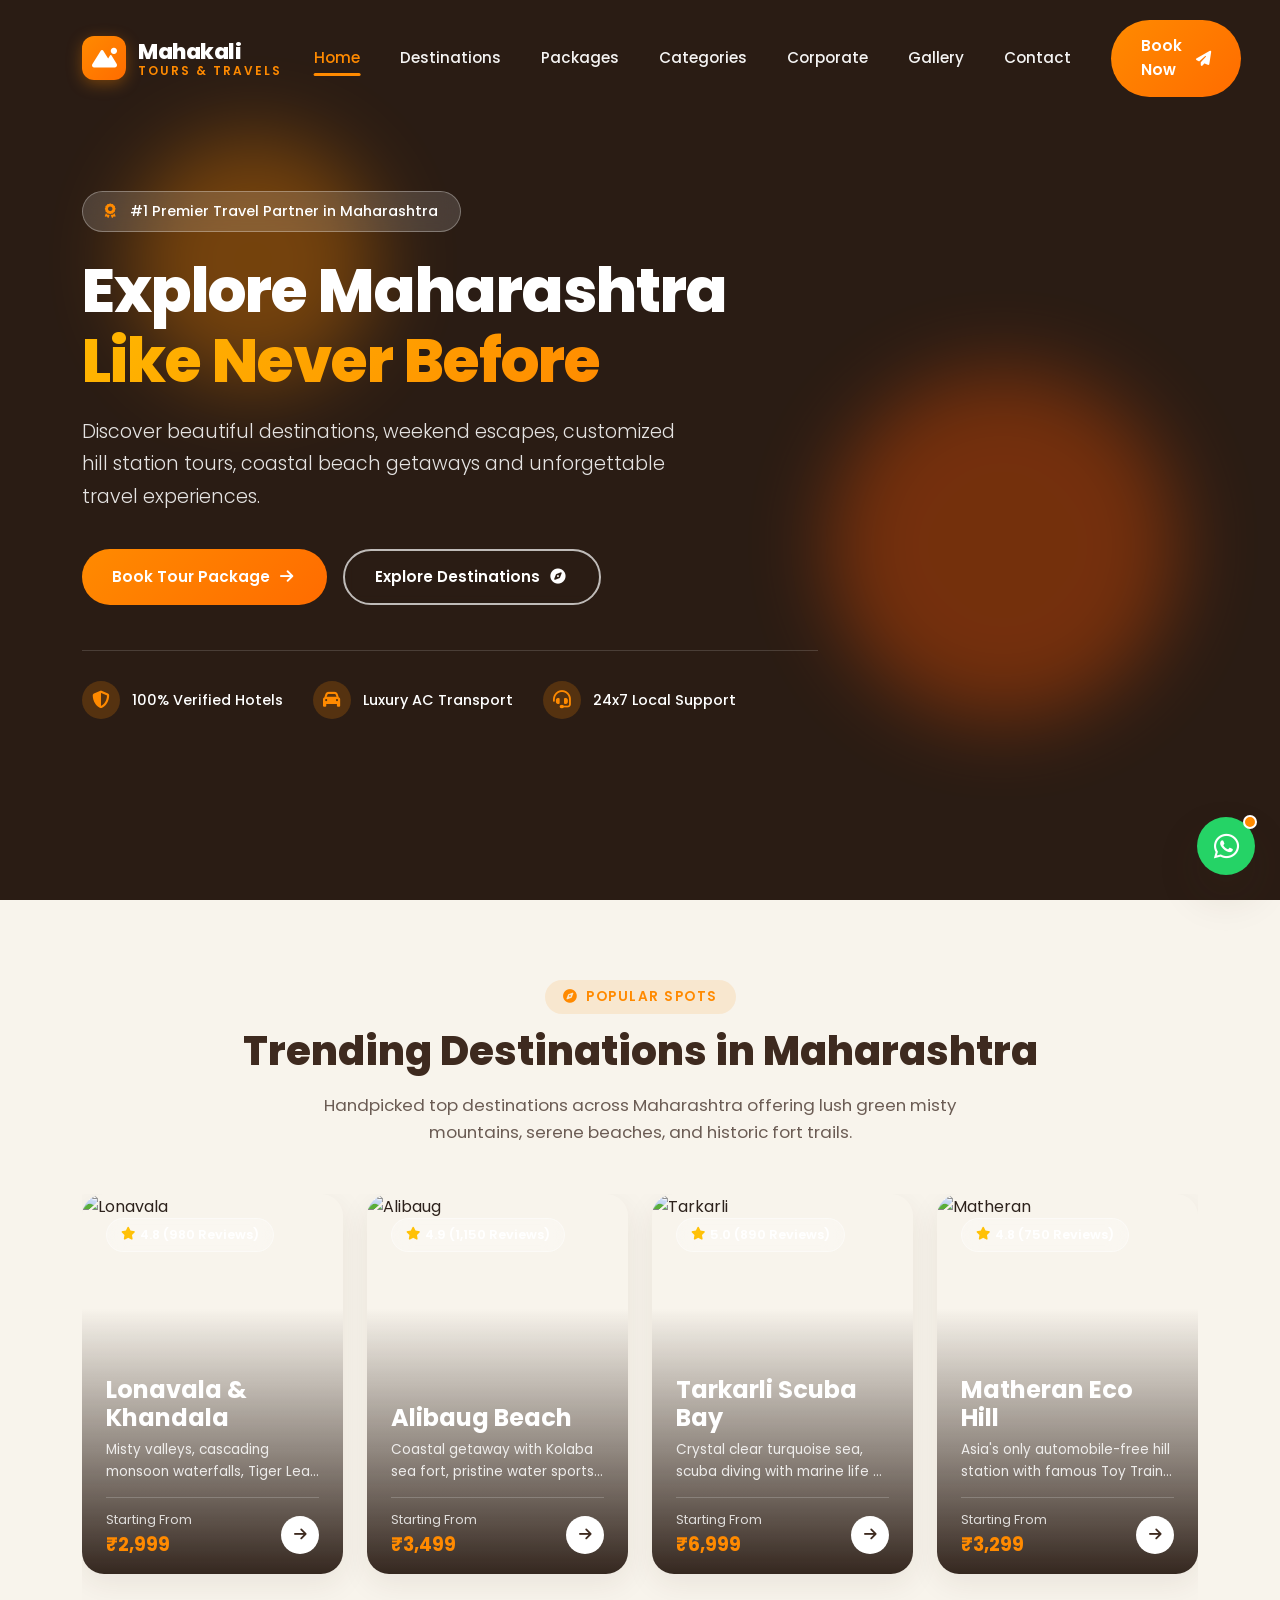
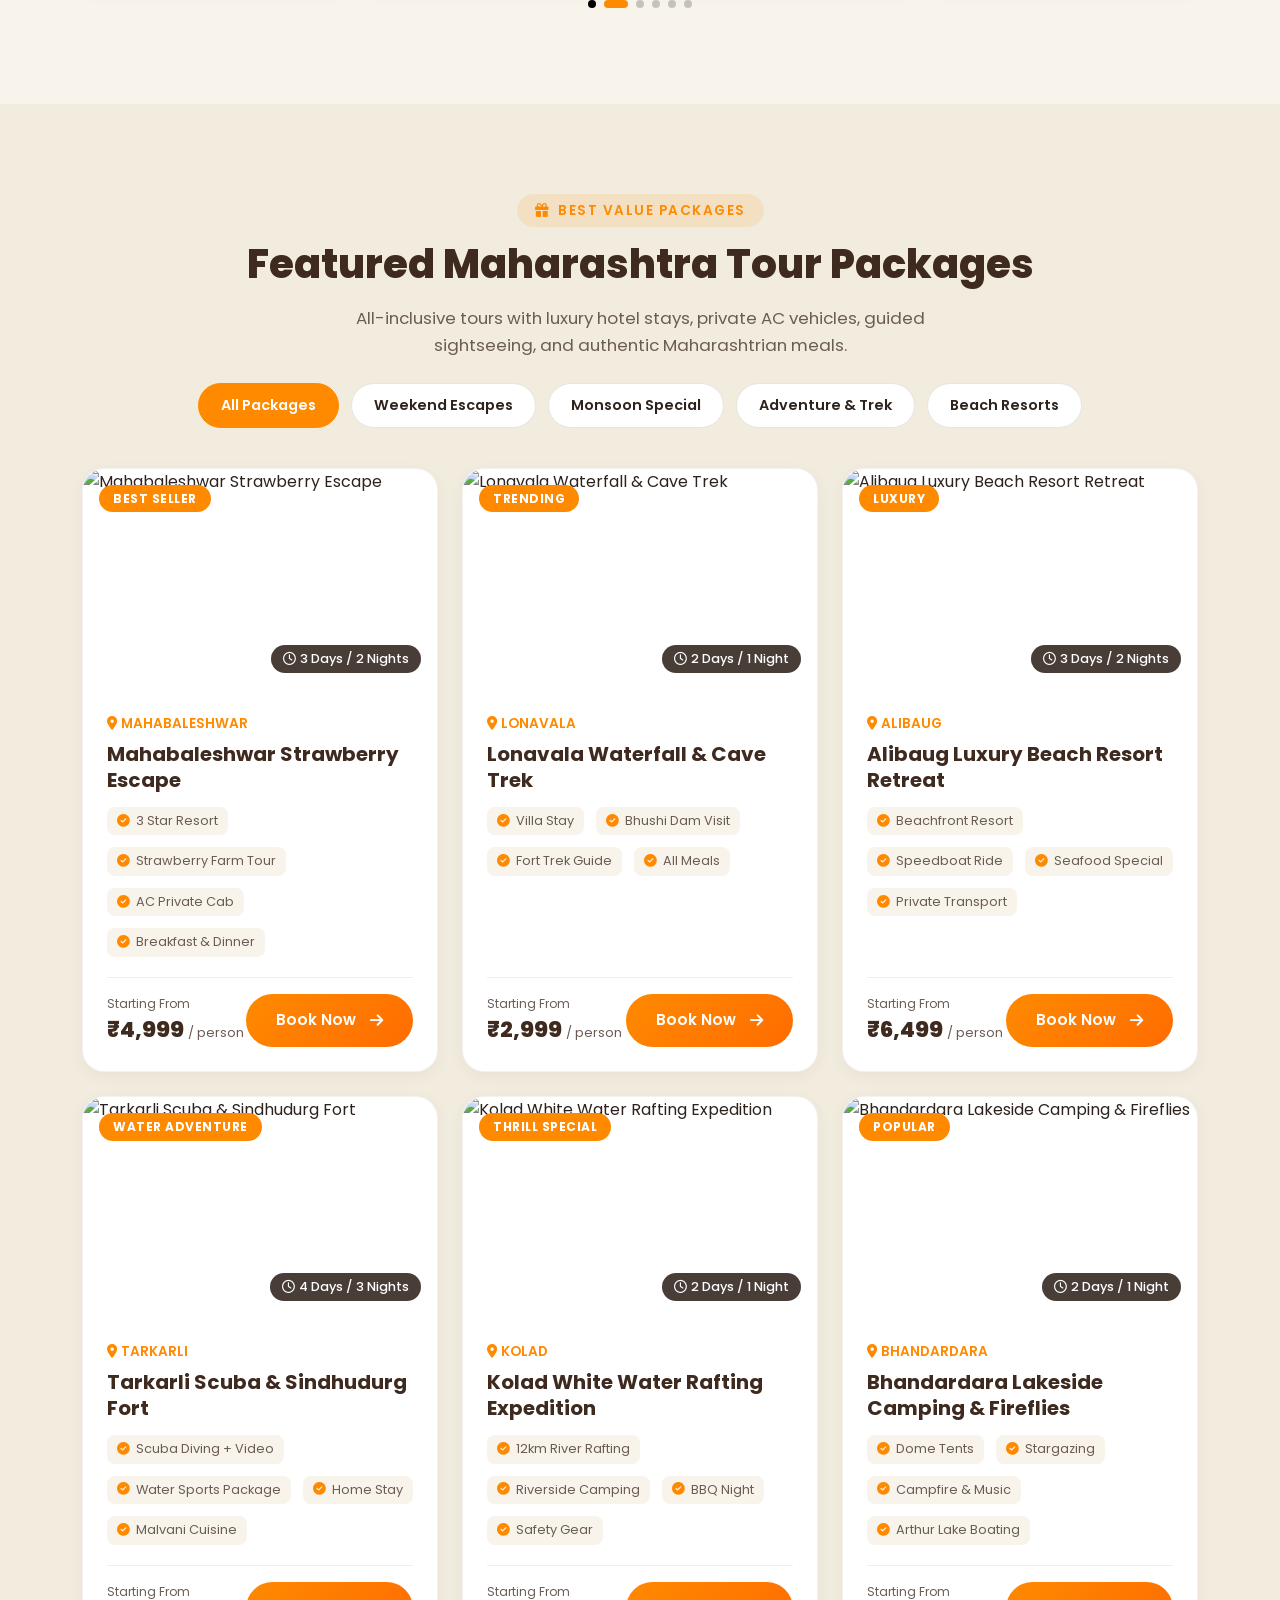
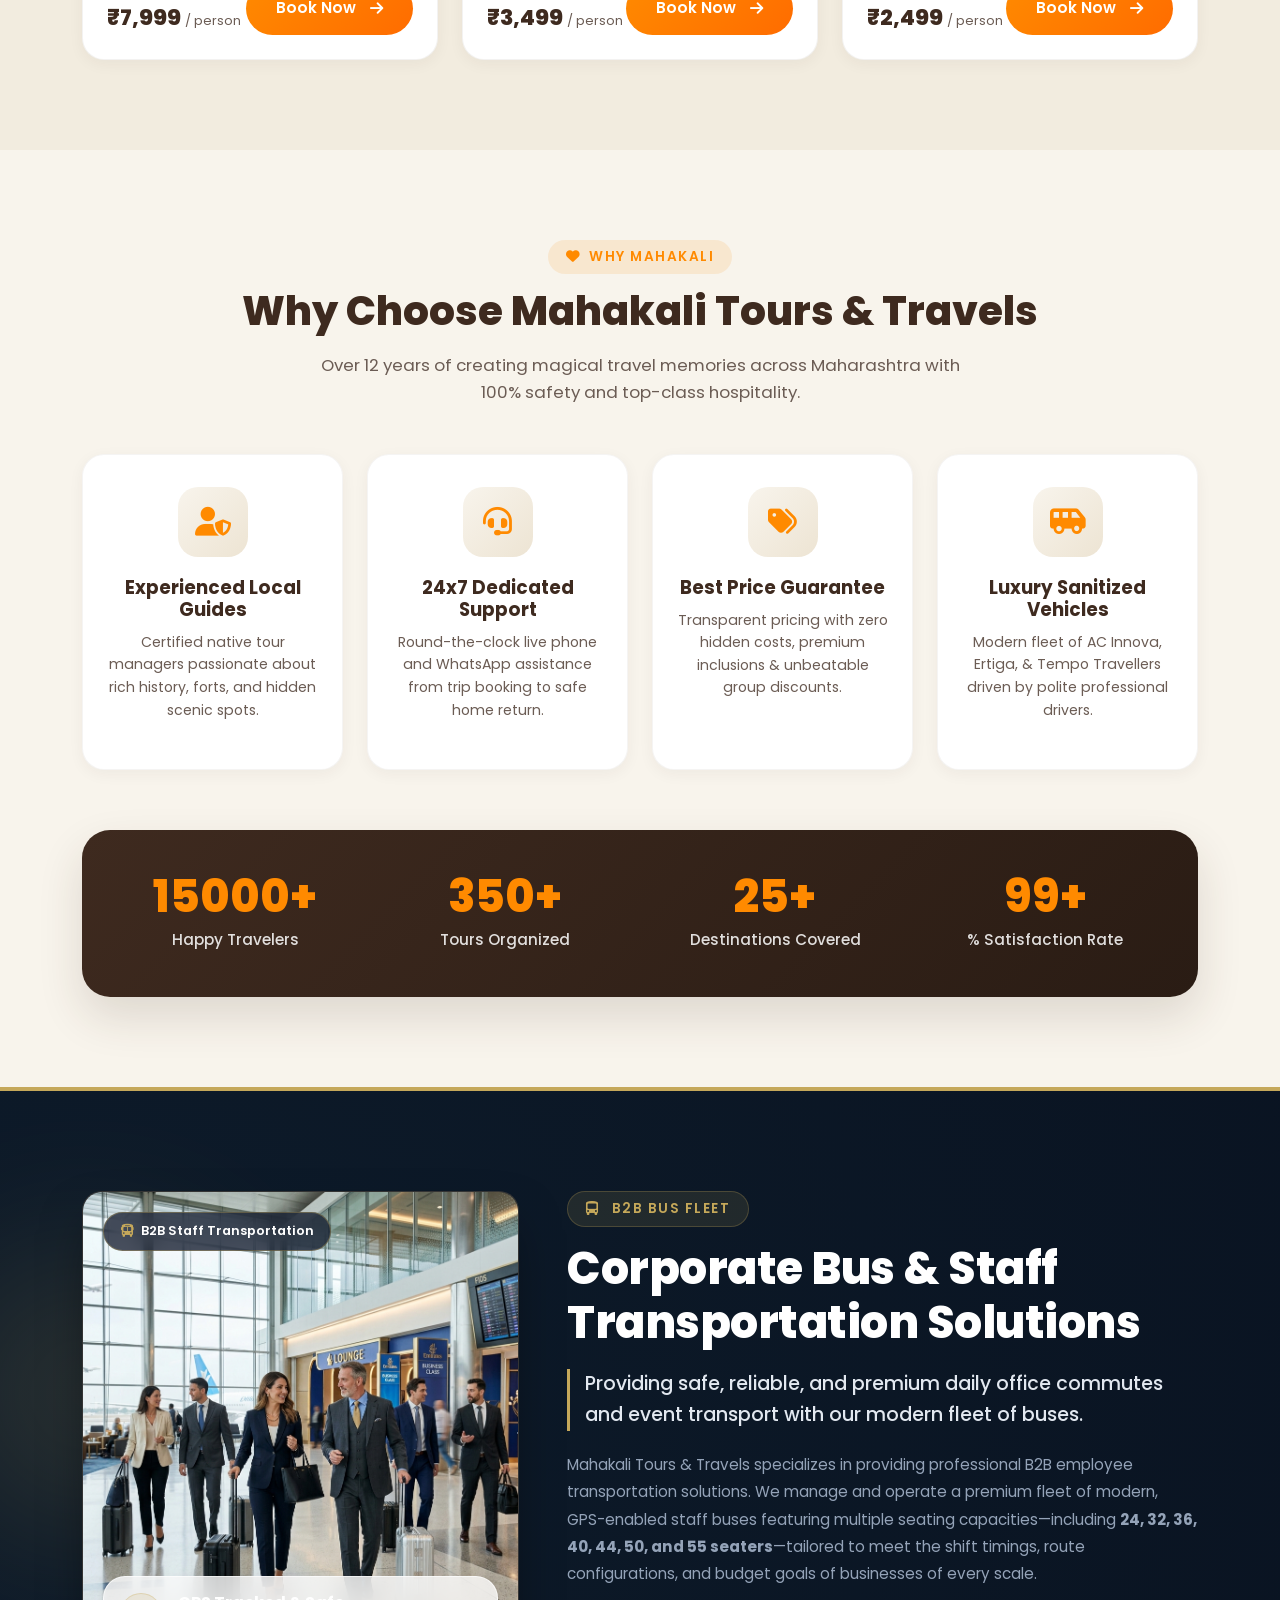
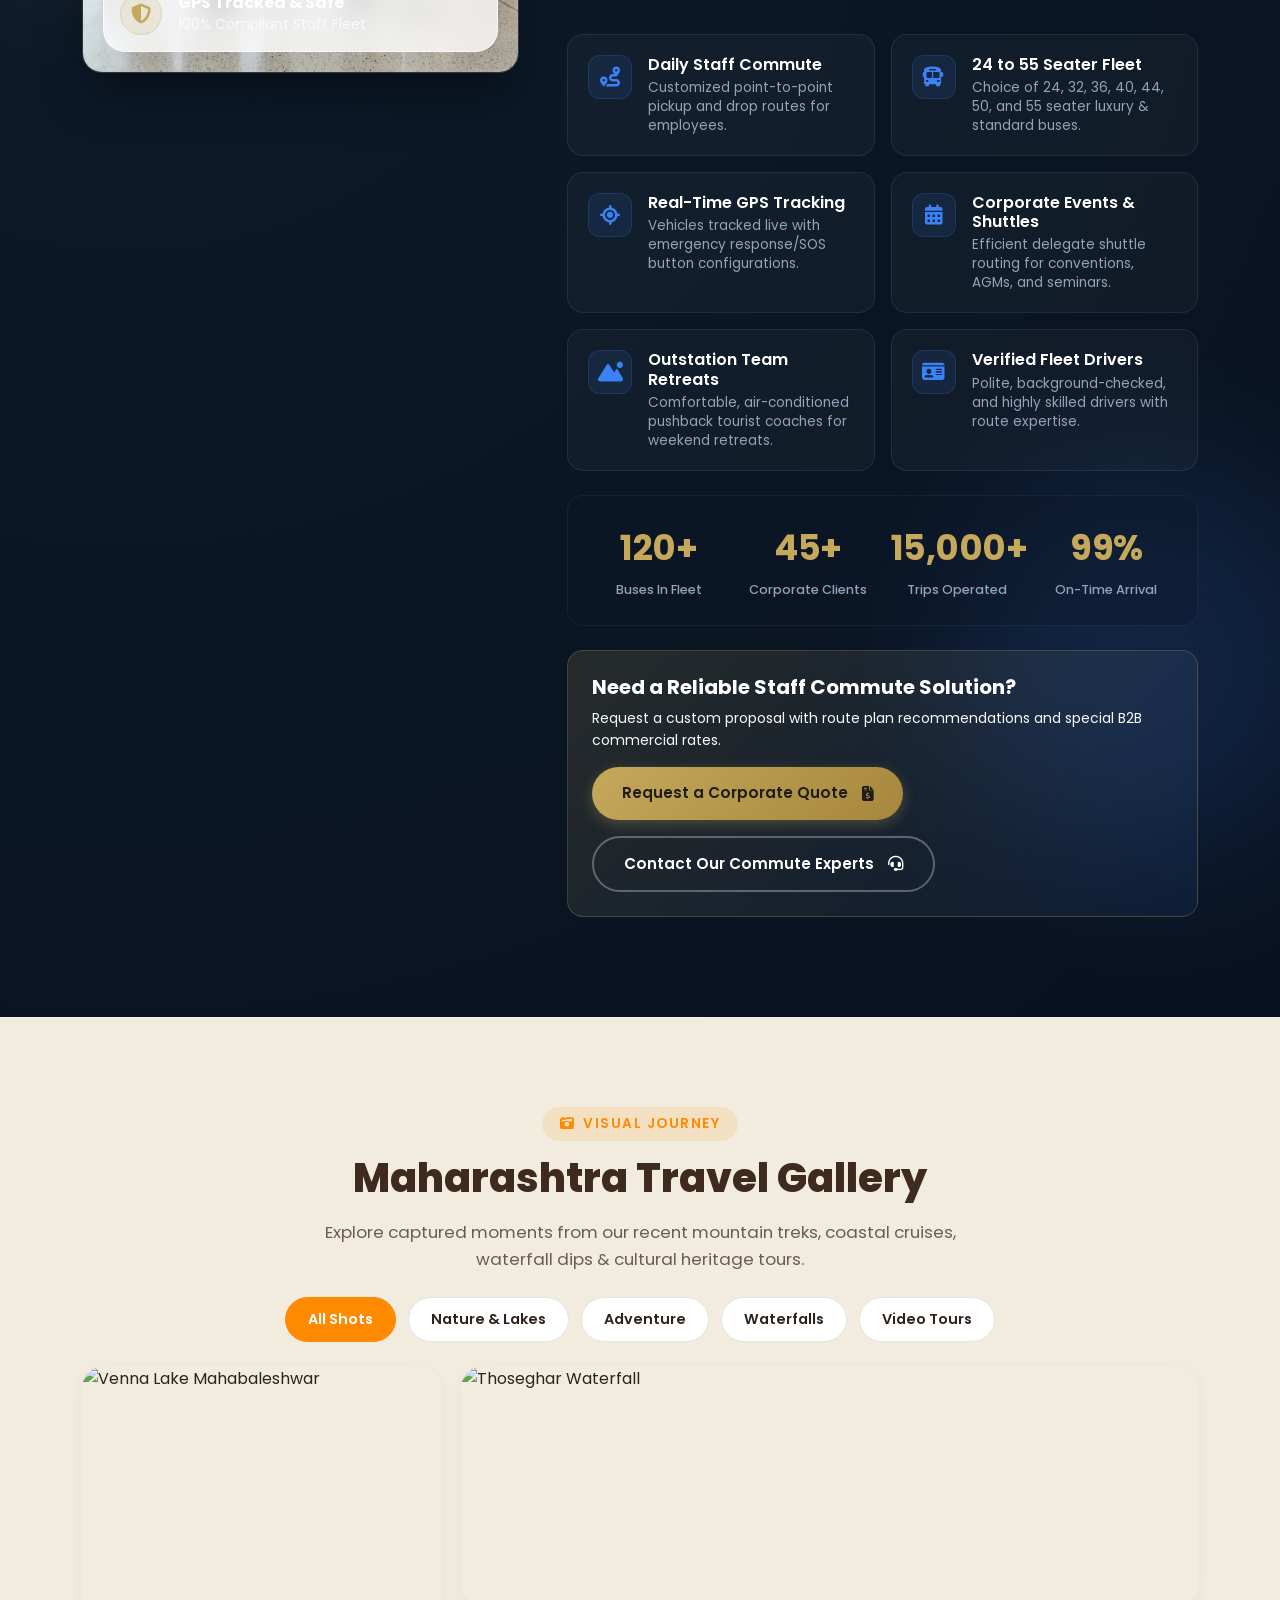
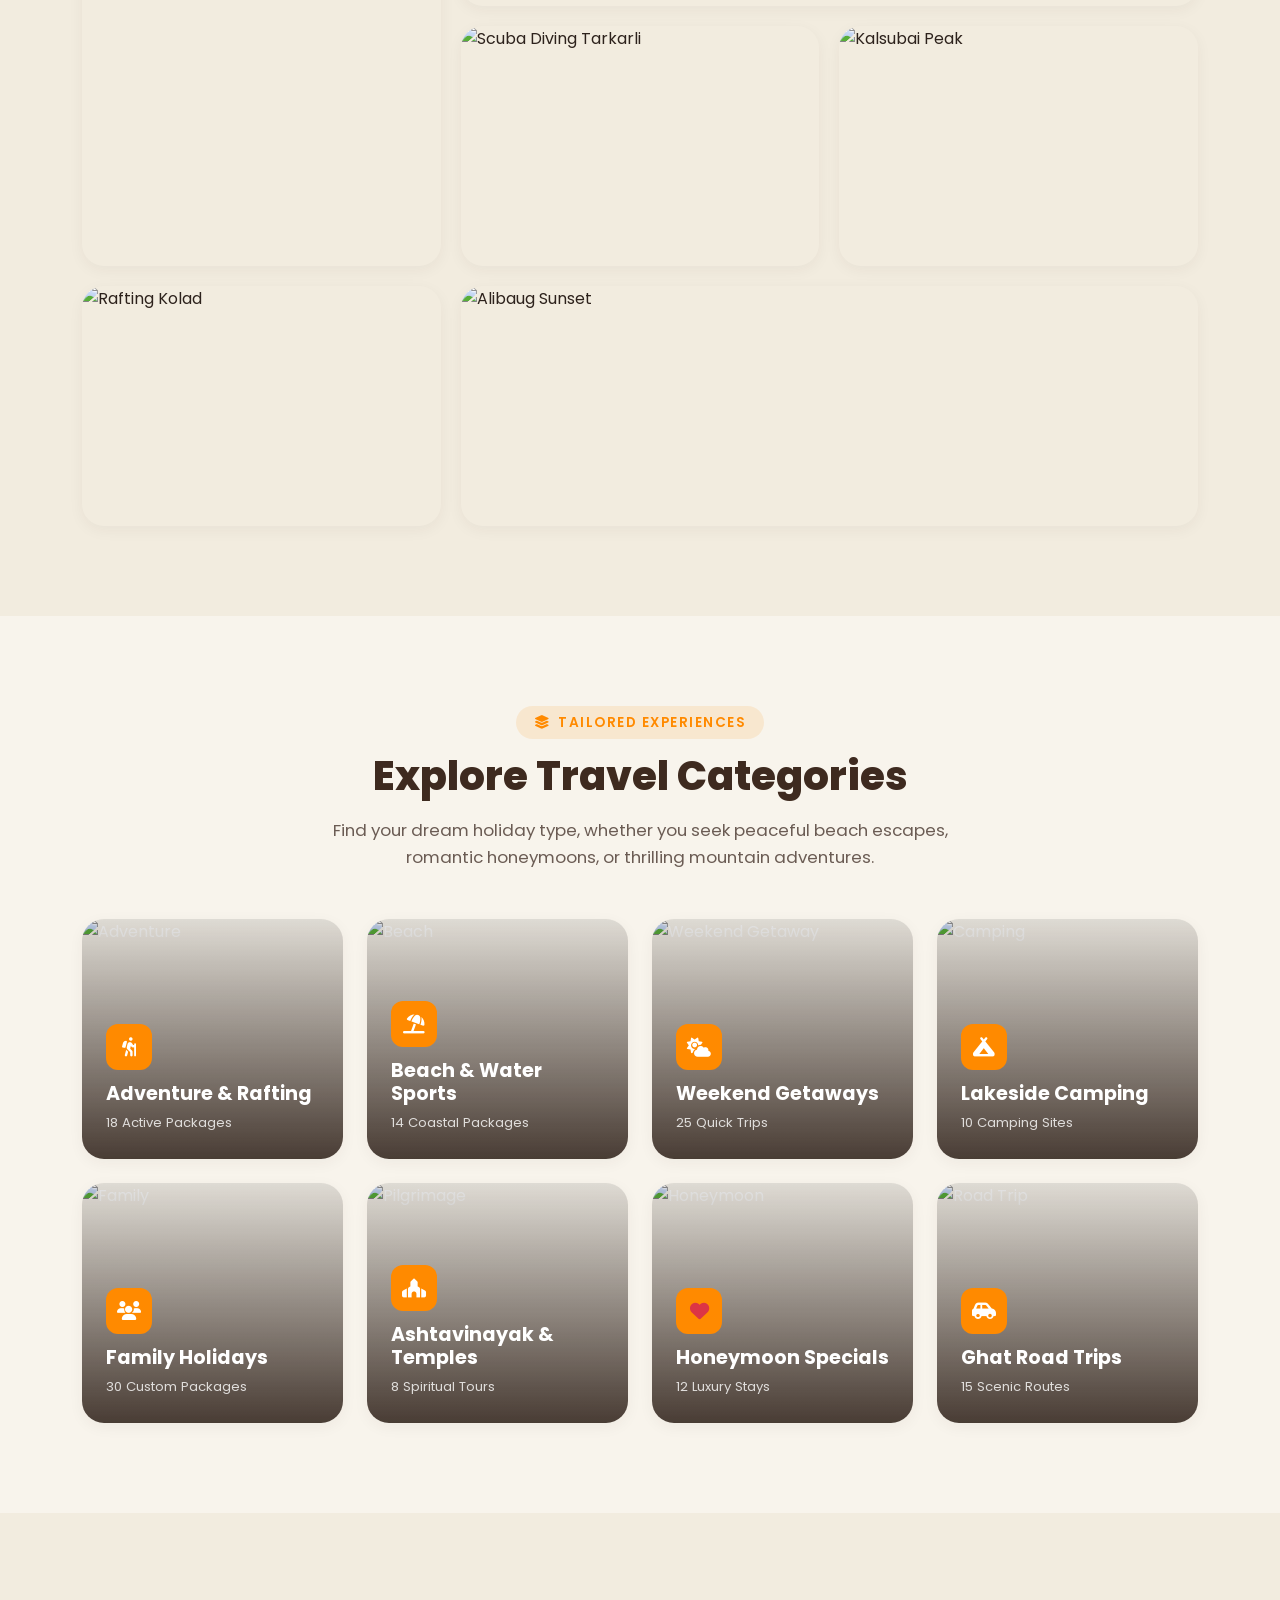
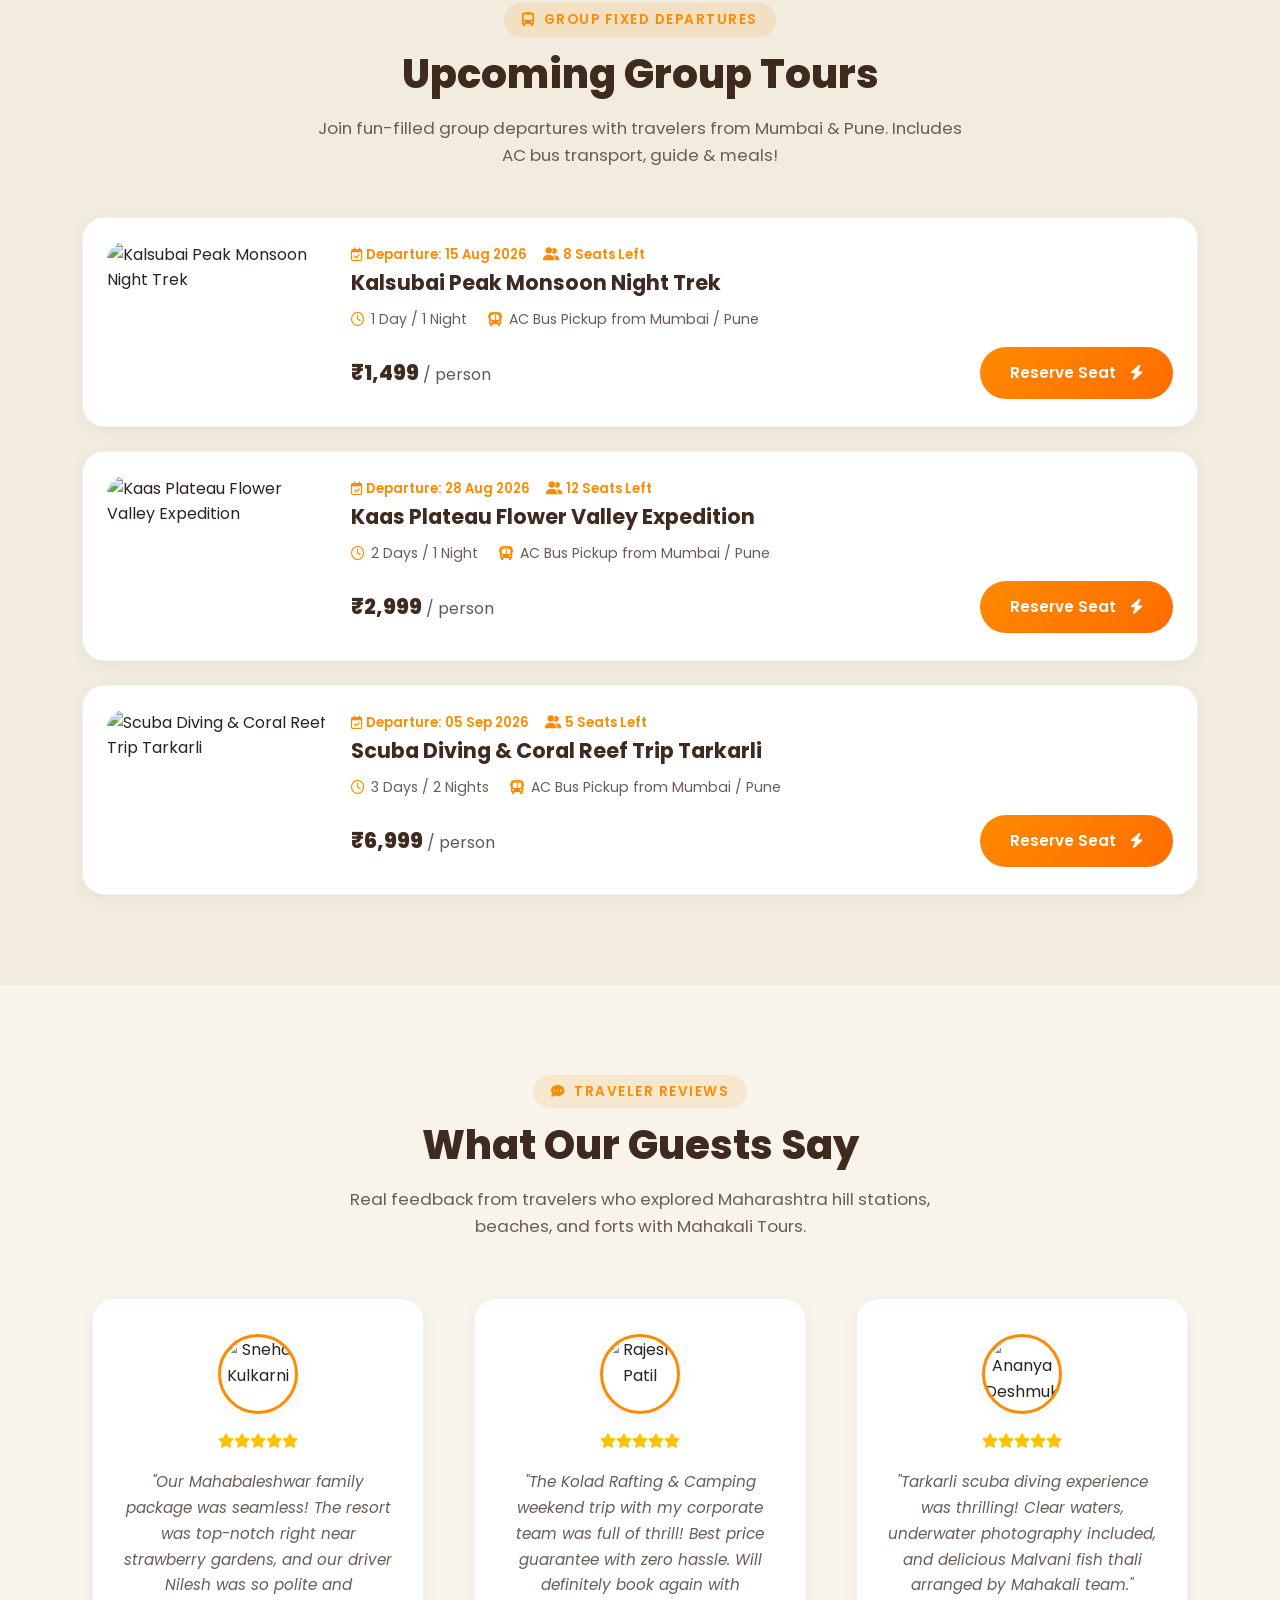
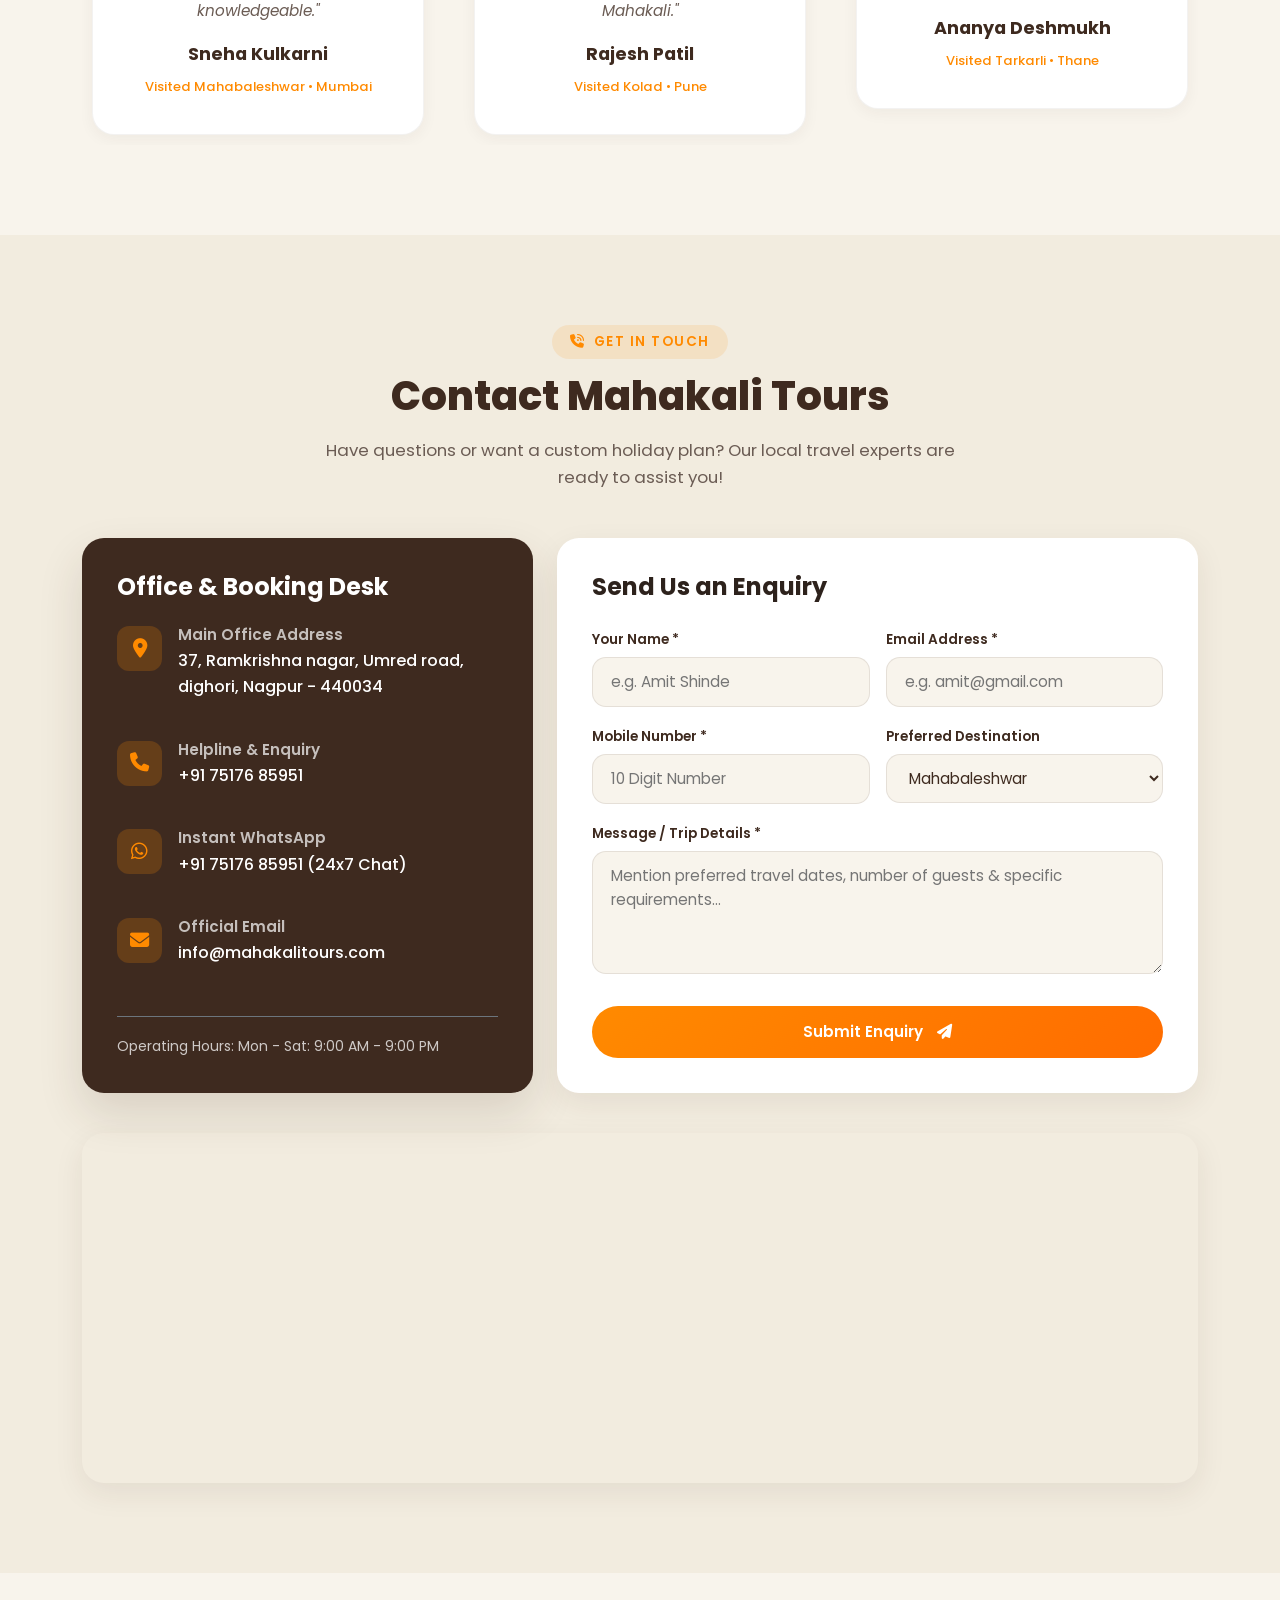
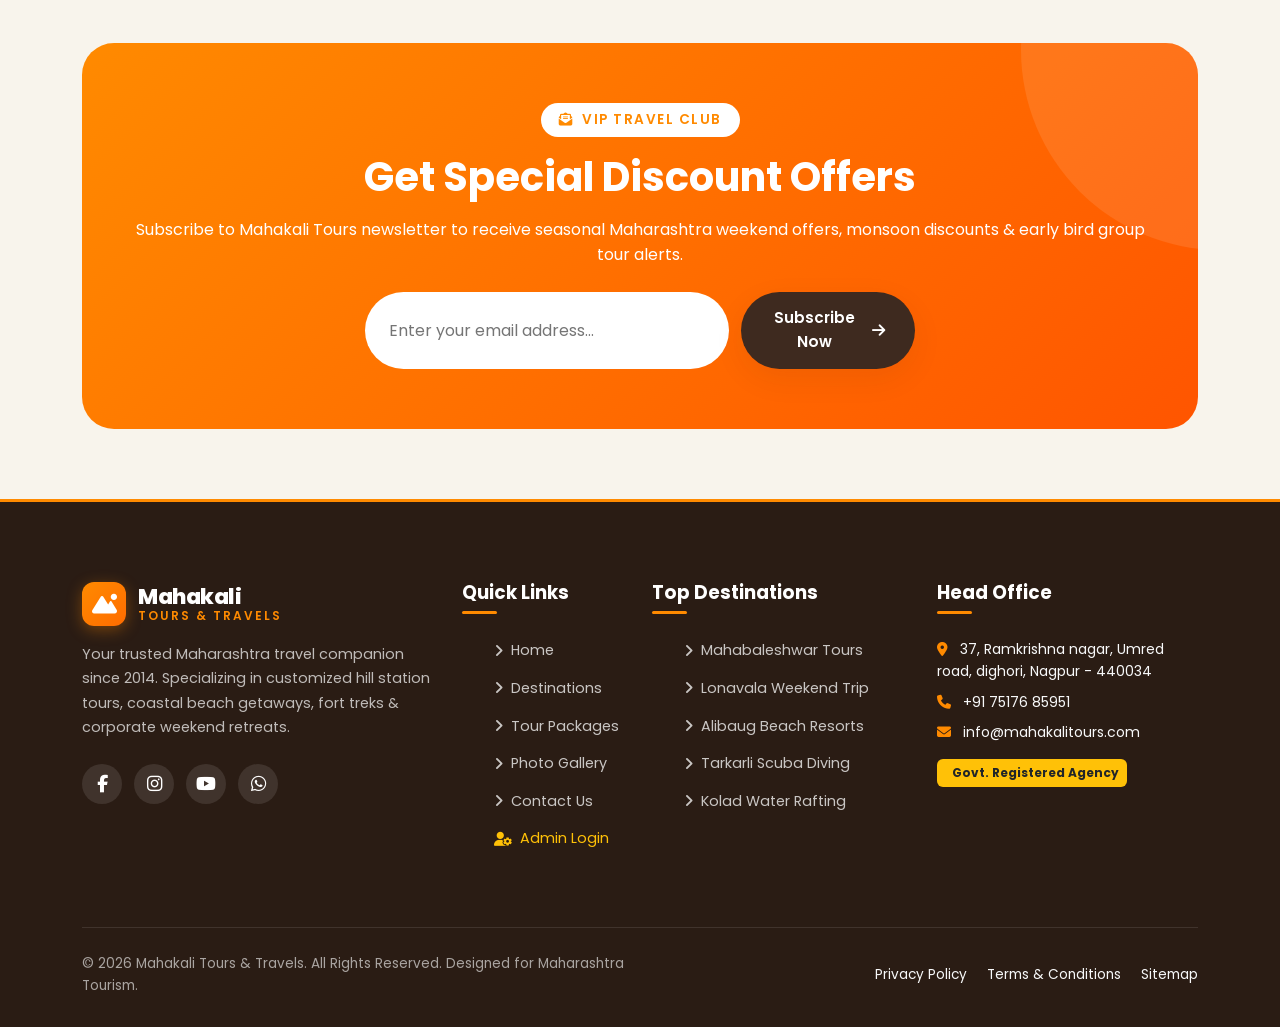
==== commit 8bba2d21: "Added Admin Login link to footer" ====
--- a/frontend/index.html
+++ b/frontend/index.html
@@ -1049,7 +1049,9 @@
             <li><a href="#packages"><i class="fa-solid fa-angle-right"></i> Tour Packages</a></li>
             <li><a href="#gallery"><i class="fa-solid fa-angle-right"></i> Photo Gallery</a></li>
             <li><a href="#contact"><i class="fa-solid fa-angle-right"></i> Contact Us</a></li>
+            <li><a href="admin.html" class="text-warning"><i class="fa-solid fa-user-gear"></i> Admin Login</a></li>
           </ul>
+
         </div>
 
         <!-- Col 3: Popular Destinations -->
